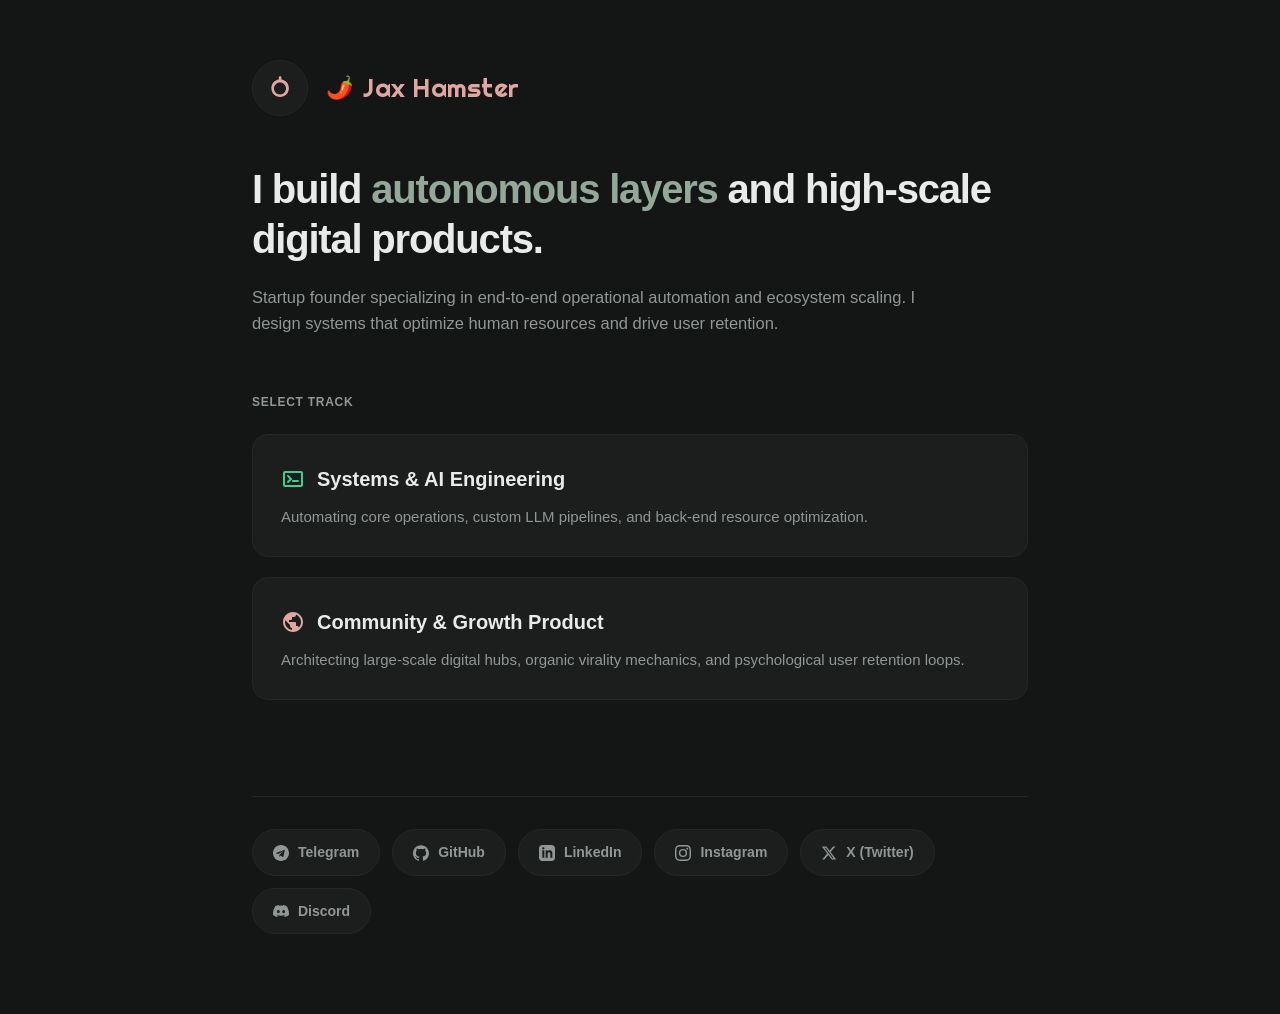
==== index.html @ 6335bc5a "Fix HTML title and add social media links" ====
<!DOCTYPE html>
<html lang="en">
<head>
  <meta charset="UTF-8">
  <meta name="viewport" content="width=device-width, initial-scale=1.0">
  <title>Jax Hamster — Systems &amp; Product Builder</title>
  <link rel="preconnect" href="https://fonts.googleapis.com">
  <link rel="stylesheet" href="style.css">
</head>
<body>

  <div class="container">

    <header class="profile-header">
      <div class="logo-frame">
        <svg viewBox="0 0 24 24"><path d="M12 2c-.55 0-1 .45-1 1v1.78c-3.61.45-6.39 3.61-6.39 7.43 0 4.14 3.36 7.5 7.5 7.5s7.5-3.36 7.5-7.5c0-3.82-2.78-6.98-6.39-7.43V3c0-.55-.45-1-1-1zm0 15.64c-2.84 0-5.14-2.3-5.14-5.14 0-2.84 2.3-5.14 5.14-5.14s5.14 2.3 5.14 5.14c0 2.84-2.3 5.14-5.14 5.14z"/></svg>
      </div>
      <div class="brand-title"><span class="brand-emoji">🌶️</span>Jax Hamster</div>
    </header>

    <main>
      <h1 class="title-main">
        I build <em>autonomous layers</em> and high-scale digital products.
      </h1>

      <p class="subtitle">
        Startup founder specializing in end-to-end operational automation and ecosystem scaling. I design systems that optimize human resources and drive user retention.
      </p>

      <h2 class="section-title">Select Track</h2>

      <div class="gateway-grid">
        <a href="engineer.html" class="gateway-card">
          <div class="card-name">
            <svg viewBox="0 0 24 24" fill="none"><path d="M20 4H4c-1.1 0-2 .9-2 2v12c0 1.1.9 2 2 2h16c1.1 0 2-.9 2-2V6c0-1.1-.9-2-2-2zm0 14H4V6h16v12z" fill="#3ECF8E"/><path d="M7 9l3 3-3 3M12 14h5" stroke="#3ECF8E" stroke-width="2" stroke-linecap="round"/></svg>
            Systems &amp; AI Engineering
          </div>
          <p class="card-pitch">Automating core operations, custom LLM pipelines, and back-end resource optimization.</p>
        </a>

        <a href="creative.html" class="gateway-card creative-card">
          <div class="card-name">
            <svg viewBox="0 0 24 24" fill="none"><path d="M12 2C6.48 2 2 6.48 2 12s4.48 10 10 10 10-4.48 10-10S17.52 2 12 2zm-1 17.93c-3.95-.49-7-3.85-7-7.93 0-.62.08-1.21.21-1.79L9 15v1c0 1.1.9 2 2 2v1.93zm6.9-2.54c-.26-.81-1-1.39-1.9-1.39h-1v-3c0-.55-.45-1-1-1H8v-2h2c.55 0 1-.45 1-1V7h2c1.1 0 2-.9 2-2v-.41c2.93 1.19 5 4.06 5 7.41 0 2.08-.8 3.97-2.1 5.39z" fill="#E0A69F"/></svg>
            Community &amp; Growth Product
          </div>
          <p class="card-pitch">Architecting large-scale digital hubs, organic virality mechanics, and psychological user retention loops.</p>
        </a>
      </div>
    </main>

    <footer class="social-dock">
      <a href="https://t.me/perchik2875" target="_blank" class="social-link">
        <svg viewBox="0 0 24 24"><path d="M12 0C5.373 0 0 5.373 0 12s5.373 12 12 12 12-5.373 12-12S18.627 0 12 0zm5.562 8.248-1.97 9.293c-.146.658-.537.818-1.084.508l-3-2.212-1.447 1.394c-.16.16-.295.295-.605.295l.213-3.053 5.56-5.023c.242-.213-.054-.333-.373-.121l-6.871 4.326-2.962-.924c-.643-.203-.657-.643.136-.953l11.57-4.458c.538-.196 1.006.128.833.998z"/></svg>
        Telegram
      </a>
      <a href="https://www.github.com/perchik2875" target="_blank" class="social-link">
        <svg viewBox="0 0 24 24"><path d="M12 .297c-6.63 0-12 5.373-12 12 0 5.303 3.438 9.8 8.205 11.385.6.113.82-.258.82-.577 0-.285-.01-1.04-.015-2.04-3.338.724-4.042-1.61-4.042-1.61C4.422 18.07 3.633 17.7 3.633 17.7c-1.087-.744.084-.729.084-.729 1.205.084 1.838 1.236 1.838 1.236 1.07 1.835 2.809 1.305 3.495.998.108-.776.417-1.305.76-1.605-2.665-.3-5.466-1.332-5.466-5.93 0-1.31.465-2.38 1.235-3.22-.135-.303-.54-1.523.105-3.176 0 0 1.005-.322 3.3 1.23.96-.267 1.98-.399 3-.405 1.02.006 2.04.138 3 .405 2.28-1.552 3.285-1.23 3.285-1.23.645 1.653.24 2.873.12 3.176.765.84 1.23 1.91 1.23 3.22 0 4.61-2.805 5.625-5.475 5.92.42.36.81 1.096.81 2.22 0 1.606-.015 2.896-.015 3.286 0 .315.21.69.825.57C20.565 22.092 24 17.592 24 12.297c0-6.627-5.373-12-12-12"/></svg>
        GitHub
      </a>
      <a href="https://www.linkedin.com/in/jax-hamster-419bb43b8" target="_blank" class="social-link">
        <svg viewBox="0 0 24 24"><path d="M19 0h-14c-2.761 0-5 2.239-5 5v14c0 2.761 2.239 5 5 5h14c2.762 0 5-2.239 5-5v-14c0-2.761-2.238-5-5-5zm-11 19h-3v-11h3v11zm-1.5-12.268c-.966 0-1.75-.79-1.75-1.764s.784-1.764 1.75-1.764 1.75.79 1.75 1.764-.783 1.764-1.75 1.764zm13.5 12.268h-3v-5.604c0-3.368-4-3.113-4 0v5.604h-3v-11h3v1.765c1.396-2.586 7-2.777 7 2.476v6.759z"/></svg>
        LinkedIn
      </a>
      <a href="https://www.instagram.com/jaxhamster" target="_blank" class="social-link">
        <svg viewBox="0 0 24 24"><path d="M12 2.163c3.204 0 3.584.012 4.85.07 3.252.148 4.771 1.691 4.919 4.919.058 1.265.069 1.645.069 4.849 0 3.205-.012 3.584-.069 4.849-.149 3.225-1.664 4.771-4.919 4.919-1.266.058-1.644.07-4.85.07-3.204 0-3.584-.012-4.849-.07-3.26-.149-4.771-1.699-4.919-4.92-.058-1.265-.07-1.644-.07-4.849 0-3.204.013-3.583.07-4.849.149-3.227 1.664-4.771 4.919-4.919 1.266-.057 1.645-.069 4.849-.069zM12 0C8.741 0 8.333.014 7.053.072 2.695.272.273 2.69.073 7.051.014 8.333 0 8.741 0 12c0 3.259.014 3.668.072 4.948.2 4.358 2.618 6.78 6.98 6.98 1.281.058 1.689.072 4.948.072 3.259 0 3.668-.014 4.948-.072 4.354-.2 6.782-2.618 6.979-6.98.059-1.28.073-1.689.073-4.948 0-3.259-.014-3.667-.072-4.947-.196-4.354-2.617-6.78-6.979-6.98C15.668.014 15.259 0 12 0zm0 5.838a6.162 6.162 0 100 12.324 6.162 6.162 0 000-12.324zM12 16a4 4 0 110-8 4 4 0 010 8zm6.406-11.845a1.44 1.44 0 100 2.881 1.44 1.44 0 000-2.881z"/></svg>
        Instagram
      </a>
      <a href="https://www.x.com/imperchk" target="_blank" class="social-link">
        <svg viewBox="0 0 24 24"><path d="M18.244 2.25h3.308l-7.227 8.26 8.502 11.24H16.17l-5.214-6.817L4.99 21.75H1.68l7.73-8.835L1.254 2.25H8.08l4.713 6.231zm-1.161 17.52h1.833L7.084 4.126H5.117z"/></svg>
        X (Twitter)
      </a>
      <a href="https://discord.gg/DntW26Pd" target="_blank" class="social-link">
        <svg viewBox="0 0 24 24"><path d="M20.317 4.37a19.791 19.791 0 00-4.885-1.515.074.074 0 00-.079.037c-.21.375-.444.864-.608 1.25a18.27 18.27 0 00-5.487 0 12.64 12.64 0 00-.617-1.25.077.077 0 00-.079-.037A19.736 19.736 0 003.677 4.37a.07.07 0 00-.032.027C.533 9.046-.32 13.58.099 18.057a.082.082 0 00.031.057 19.9 19.9 0 005.993 3.03.078.078 0 00.084-.028c.462-.63.874-1.295 1.226-1.994.021-.041.001-.09-.041-.106a13.093 13.093 0 01-1.873-.894.077.077 0 01-.008-.128c.126-.093.252-.19.372-.287a.075.075 0 01.077-.011c3.92 1.793 8.18 1.793 12.061 0a.073.073 0 01.078.009c.12.1.246.196.373.289a.077.077 0 01-.006.127 12.298 12.298 0 01-1.873.894.077.077 0 00-.041.107c.36.698.772 1.362 1.225 1.993a.076.076 0 00.084.028 19.839 19.839 0 006.002-3.03a.077.077 0 00.032-.054c.5-5.177-.838-9.674-3.549-13.66a.061.061 0 00-.031-.03zM8.02 15.33c-1.183 0-2.157-1.085-2.157-2.419 0-1.333.956-2.419 2.156-2.419 1.21 0 2.176 1.096 2.157 2.42 0 1.333-.956 2.418-2.156 2.418zm7.975 0c-1.183 0-2.157-1.085-2.157-2.419 0-1.333.955-2.419 2.156-2.419 1.21 0 2.176 1.096 2.157 2.42 0 1.333-.946 2.418-2.156 2.418z"/></svg>
        Discord
      </a>
    </footer>

  </div>

</body>
</html>
---- style.css ----
@import url('https://fonts.googleapis.com/css2?family=Righteous&display=swap');

:root {
  --bg-main: #141615;
  --bg-card: #1B1E1D;
  --accent-green: #93A899;
  --accent-pepper: #E0A69F;
  --text-pure: #E8EBE9;
  --text-muted: #919794;
  --border-line: #232725;
  --radius-lg: 16px;
  --radius-sm: 8px;
}

* {
  box-sizing: border-box;
  margin: 0;
  padding: 0;
}

body {
  background-color: var(--bg-main);
  color: var(--text-pure);
  font-family: -apple-system, BlinkMacSystemFont, "Segoe UI", Roboto, sans-serif;
  line-height: 1.6;
  -webkit-font-smoothing: antialiased;
}

a, a:visited, a:hover, a:active {
  color: inherit;
  text-decoration: none !important;
}

em {
  font-style: normal;
  color: var(--accent-green);
}
.theme-pepper em {
  color: var(--accent-pepper);
}

.container {
  width: 100%;
  max-width: 840px;
  margin: 0 auto;
  padding: 60px 32px 80px;
}

.profile-header {
  display: flex;
  align-items: center;
  gap: 18px;
  margin-bottom: 48px;
}

.logo-frame {
  width: 56px;
  height: 56px;
  border-radius: 50%;
  background: var(--bg-card);
  border: 1px solid var(--border-line);
  display: flex;
  align-items: center;
  justify-content: center;
  flex-shrink: 0;
  font-size: 24px;
  line-height: 1;
}

.logo-frame svg {
  width: 28px;
  height: 28px;
  fill: var(--accent-pepper);
}

.brand-title {
  font-family: 'Righteous', -apple-system, sans-serif;
  font-size: 26px;
  font-weight: 400;
  letter-spacing: 0.01em;
  color: var(--accent-pepper);
  display: flex;
  align-items: center;
  gap: 10px;
}

.brand-emoji {
  font-family: -apple-system, "Segoe UI Emoji", "Noto Color Emoji", sans-serif;
  font-size: 22px;
}

.title-main {
  font-size: clamp(28px, 5.5vw, 40px);
  font-weight: 800;
  letter-spacing: -0.03em;
  line-height: 1.25;
  margin-bottom: 20px;
}

.subtitle {
  font-size: 16.5px;
  color: var(--text-muted);
  margin-bottom: 48px;
  max-width: 700px;
}

.gateway-grid {
  display: flex;
  flex-direction: column;
  gap: 20px;
}

.gateway-card {
  background: var(--bg-card);
  border: 1px solid var(--border-line);
  padding: 28px;
  border-radius: var(--radius-lg);
  transition: border-color 0.2s ease, transform 0.2s ease;
  display: block;
}

.gateway-card:hover {
  border-color: var(--accent-green);
  transform: translateY(-1px);
}
.gateway-card.creative-card:hover {
  border-color: var(--accent-pepper);
}

.card-name {
  font-size: 20px;
  font-weight: 700;
  margin-bottom: 10px;
  display: flex;
  align-items: center;
  gap: 12px;
}

.card-name svg {
  width: 24px;
  height: 24px;
  flex-shrink: 0;
}

.card-pitch {
  font-size: 15px;
  color: var(--text-muted);
  line-height: 1.55;
}

.section-title {
  font-size: 12px;
  text-transform: uppercase;
  letter-spacing: 0.06em;
  color: var(--text-muted);
  margin-bottom: 22px;
  margin-top: 56px;
}

.metric-row {
  display: flex;
  gap: 16px;
  margin-bottom: 36px;
}

.metric-box {
  flex: 1;
  background: var(--bg-card);
  border: 1px solid var(--border-line);
  padding: 22px 20px;
  border-radius: var(--radius-lg);
}

.metric-num {
  font-size: 38px;
  font-weight: 800;
  color: var(--accent-green);
  line-height: 1.1;
  margin-bottom: 6px;
  letter-spacing: -0.02em;
}
.theme-pepper .metric-num {
  color: var(--accent-pepper);
}

.metric-label {
  font-size: 14px;
  color: var(--text-muted);
  font-weight: 500;
}

.compact-card {
  background: var(--bg-card);
  border: 1px solid var(--border-line);
  padding: 22px 24px;
  border-radius: var(--radius-lg);
  margin-bottom: 16px;
}

.card-header-wrap {
  display: flex;
  justify-content: space-between;
  align-items: center;
  gap: 12px;
  font-size: 16px;
  font-weight: 700;
  margin-bottom: 10px;
}

.card-subtext {
  font-size: 14px;
  color: var(--text-muted);
  line-height: 1.6;
}

.skills-grid {
  display: grid;
  grid-template-columns: repeat(2, 1fr);
  gap: 16px;
}

@media (min-width: 540px) {
  .skills-grid {
    grid-template-columns: repeat(3, 1fr);
  }
}

@media (min-width: 760px) {
  .skills-grid {
    grid-template-columns: repeat(4, 1fr);
  }
}

.skill-tag {
  background: var(--bg-card);
  border: 1px solid var(--border-line);
  padding: 16px 18px;
  border-radius: var(--radius-sm);
  font-size: 14px;
  font-weight: 600;
  display: flex;
  align-items: center;
  gap: 12px;
  color: var(--text-pure);
  min-height: 54px;
}

.skill-tag svg {
  width: 20px;
  height: 20px;
  flex-shrink: 0;
}

.social-dock {
  display: flex;
  flex-wrap: wrap;
  gap: 12px;
  margin-top: 96px;
  padding-top: 32px;
  border-top: 1px solid var(--border-line);
}

.social-link {
  background: var(--bg-card);
  border: 1px solid var(--border-line);
  padding: 11px 20px;
  border-radius: 30px;
  font-size: 14px;
  font-weight: 600;
  display: flex;
  align-items: center;
  gap: 9px;
  color: var(--text-muted);
  transition: all 0.2s ease;
}

.social-link svg {
  width: 16px;
  height: 16px;
  fill: currentColor;
  flex-shrink: 0;
}

.social-link:hover {
  color: var(--text-pure);
  border-color: var(--text-pure);
}

.nav-back {
  display: inline-block;
  font-size: 14px;
  color: var(--text-muted);
  margin-bottom: 32px;
  font-weight: 500;
}

.btn-action {
  display: block;
  width: 100%;
  background: var(--accent-green);
  color: var(--bg-main);
  padding: 16px;
  border-radius: 30px;
  text-align: center;
  font-size: 15px;
  font-weight: 700;
  margin-top: 40px;
}
.theme-pepper .btn-action {
  background: var(--accent-pepper);
    }
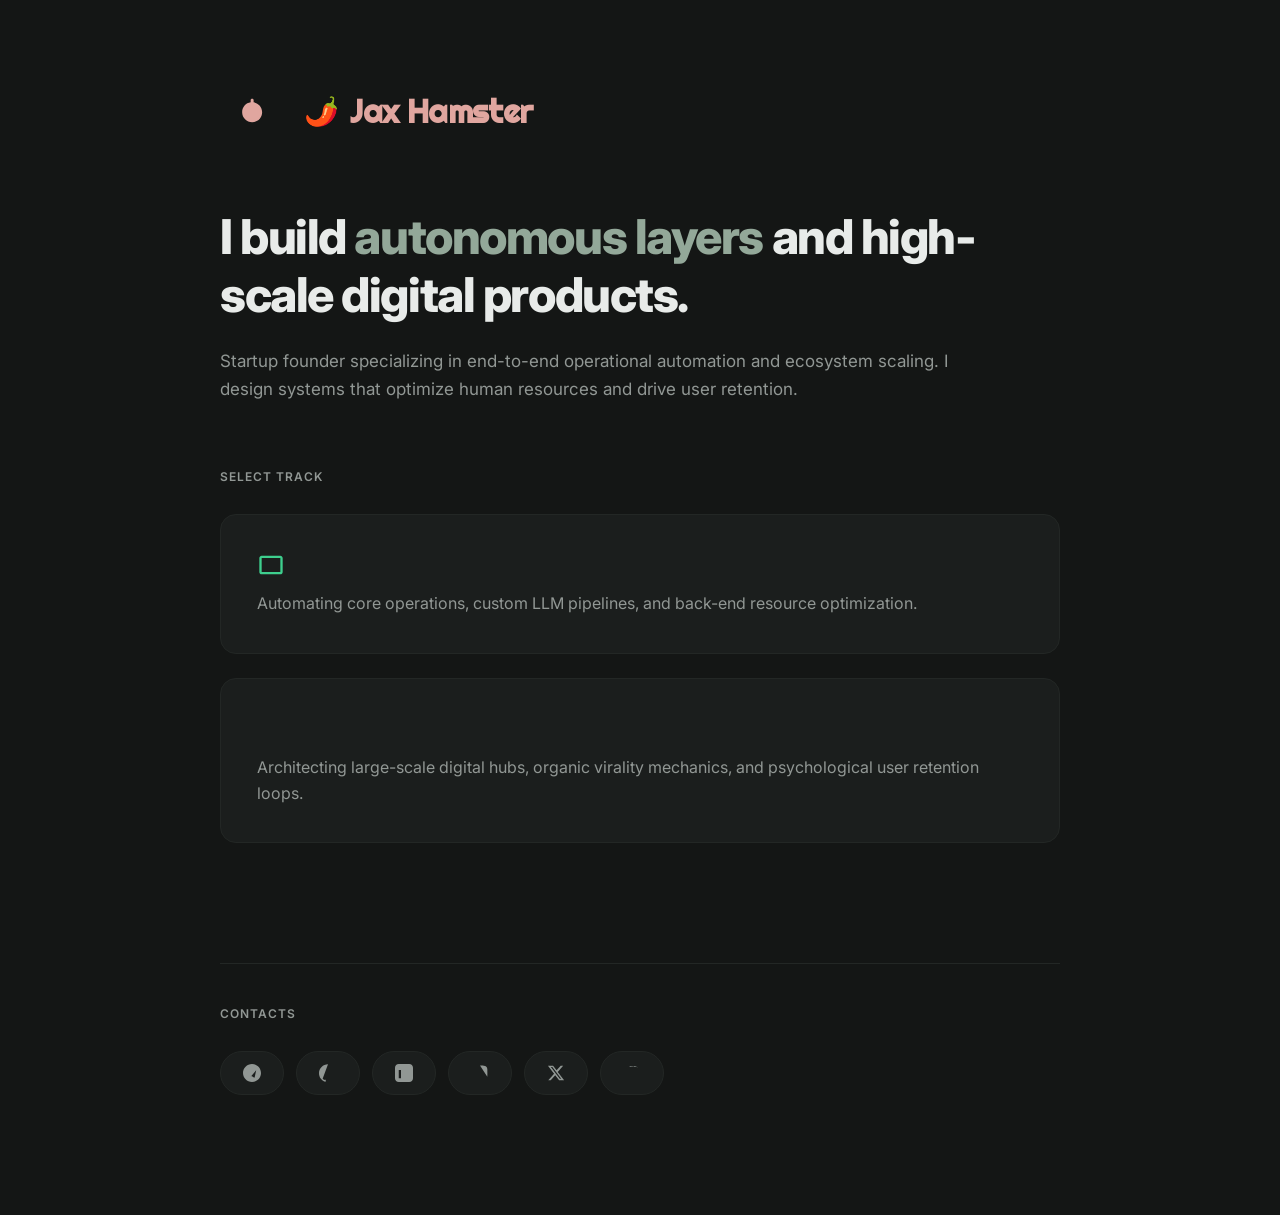
==== commit db06f1b3: "Implement all design improvements: remove avatar circle, enhance typography, increase spacing, add f" ====
--- a/index.html
+++ b/index.html
@@ -3,7 +3,7 @@
 <head>
   <meta charset="UTF-8">
   <meta name="viewport" content="width=device-width, initial-scale=1.0">
-  <title>Jax Hamster — Systems &amp; Product Builder</title>
+  <title>Jax Hamster — Systems & Product Builder</title>
   <link rel="preconnect" href="https://fonts.googleapis.com">
   <link rel="stylesheet" href="style.css">
 </head>
@@ -13,7 +13,7 @@
 
     <header class="profile-header">
       <div class="logo-frame">
-        <svg viewBox="0 0 24 24"><path d="M12 2c-.55 0-1 .45-1 1v1.78c-3.61.45-6.39 3.61-6.39 7.43 0 4.14 3.36 7.5 7.5 7.5s7.5-3.36 7.5-7.5c0-3.82-2.78-6.98-6.39-7.43V3c0-.55-.45-1-1-1zm0 15.64c-2.84 0-5.14-2.3-5.14-5.14 0-2.84 2.3-5.14 5.14-5.14s5.14 2.3 5.14 5.14c0 2.84-2.3 5.14-5.14 5.14z"/></svg>
+        <svg viewBox="0 0 24 24"><path d="M12 2c-.55 0-1 .45-1 1v1.78c-3.61.45-6.39 3.61-6.39 7.43 0 4.14 3.36 7.5 7.5 7.5s7.5-3.36 7.5-7.5c0-3.82-2.78-6.98-6.39-7.43V3c0-.55-.45-1-1-1zm0 15.64c-2"/></svg>
       </div>
       <div class="brand-title"><span class="brand-emoji">🌶️</span>Jax Hamster</div>
     </header>
@@ -32,45 +32,46 @@
       <div class="gateway-grid">
         <a href="engineer.html" class="gateway-card">
           <div class="card-name">
-            <svg viewBox="0 0 24 24" fill="none"><path d="M20 4H4c-1.1 0-2 .9-2 2v12c0 1.1.9 2 2 2h16c1.1 0 2-.9 2-2V6c0-1.1-.9-2-2-2zm0 14H4V6h16v12z" fill="#3ECF8E"/><path d="M7 9l3 3-3 3M12 14h5" stroke="#3ECF8E" stroke-width="2" stroke-linecap="round"/></svg>
-            Systems &amp; AI Engineering
+            <svg viewBox="0 0 24 24" fill="none"><path d="M20 4H4c-1.1 0-2 .9-2 2v12c0 1.1.9 2 2 2h16c1.1 0 2-.9 2-2V6c0-1.1-.9-2-2-2zm0 14H4V6h16v12z" fill="#3ECF8E"/><path d="M7 9l3 3-3 3M12 14h"/>
+            Systems & AI Engineering
           </div>
           <p class="card-pitch">Automating core operations, custom LLM pipelines, and back-end resource optimization.</p>
         </a>
 
         <a href="creative.html" class="gateway-card creative-card">
           <div class="card-name">
-            <svg viewBox="0 0 24 24" fill="none"><path d="M12 2C6.48 2 2 6.48 2 12s4.48 10 10 10 10-4.48 10-10S17.52 2 12 2zm-1 17.93c-3.95-.49-7-3.85-7-7.93 0-.62.08-1.21.21-1.79L9 15v1c0 1.1.9 2 2 2v1.93zm6.9-2.54c-.26-.81-1-1.39-1.9-1.39h-1v-3c0-.55-.45-1-1-1H8v-2h2c.55 0 1-.45 1-1V7h2c1.1 0 2-.9 2-2v-.41c2.93 1.19 5 4.06 5 7.41 0 2.08-.8 3.97-2.1 5.39z" fill="#E0A69F"/></svg>
-            Community &amp; Growth Product
+            <svg viewBox="0 0 24 24" fill="none"><path d="M12 2C6.48 2 2 6.48 2 12s4.48 10 10 10 10-4.48 10-10S17.52 2 12 2zm-1 17.93c-3.95-.49-7-3.85-7-7.93 0-.62.08-1.21.21-1.79L9 15v1c0 1.1.9 2"/>
+            Community & Growth Product
           </div>
           <p class="card-pitch">Architecting large-scale digital hubs, organic virality mechanics, and psychological user retention loops.</p>
         </a>
       </div>
     </main>
 
-    <footer class="social-dock">
+    <footer class="social-dock footer-contacts">
+      <div class="footer-label">Contacts</div>
       <a href="https://t.me/perchik2875" target="_blank" class="social-link">
-        <svg viewBox="0 0 24 24"><path d="M12 0C5.373 0 0 5.373 0 12s5.373 12 12 12 12-5.373 12-12S18.627 0 12 0zm5.562 8.248-1.97 9.293c-.146.658-.537.818-1.084.508l-3-2.212-1.447 1.394c-.16.16-.295.295-.605.295l.213-3.053 5.56-5.023c.242-.213-.054-.333-.373-.121l-6.871 4.326-2.962-.924c-.643-.203-.657-.643.136-.953l11.57-4.458c.538-.196 1.006.128.833.998z"/></svg>
+        <svg viewBox="0 0 24 24"><path d="M12 0C5.373 0 0 5.373 0 12s5.373 12 12 12 12-5.373 12-12S18.627 0 12 0zm5.562 8.248-1.97 9.293c-.146.658-.537.818-1.084.508l-3-2.212-1.447 1.394c-.16.16-."/>
         Telegram
       </a>
       <a href="https://www.github.com/perchik2875" target="_blank" class="social-link">
-        <svg viewBox="0 0 24 24"><path d="M12 .297c-6.63 0-12 5.373-12 12 0 5.303 3.438 9.8 8.205 11.385.6.113.82-.258.82-.577 0-.285-.01-1.04-.015-2.04-3.338.724-4.042-1.61-4.042-1.61C4.422 18.07 3.633 17.7 3.633 17.7c-1.087-.744.084-.729.084-.729 1.205.084 1.838 1.236 1.838 1.236 1.07 1.835 2.809 1.305 3.495.998.108-.776.417-1.305.76-1.605-2.665-.3-5.466-1.332-5.466-5.93 0-1.31.465-2.38 1.235-3.22-.135-.303-.54-1.523.105-3.176 0 0 1.005-.322 3.3 1.23.96-.267 1.98-.399 3-.405 1.02.006 2.04.138 3 .405 2.28-1.552 3.285-1.23 3.285-1.23.645 1.653.24 2.873.12 3.176.765.84 1.23 1.91 1.23 3.22 0 4.61-2.805 5.625-5.475 5.92.42.36.81 1.096.81 2.22 0 1.606-.015 2.896-.015 3.286 0 .315.21.69.825.57C20.565 22.092 24 17.592 24 12.297c0-6.627-5.373-12-12-12"/></svg>
+        <svg viewBox="0 0 24 24"><path d="M12 .297c-6.63 0-12 5.373-12 12 0 5.303 3.438 9.8 8.205 11.385.6.113.82-.258.82-.577 0-.285-.01-1.04-.015-2.04-3.338.724-4.042-1.61-4.042-1.61C4.422 18.07"/>
         GitHub
       </a>
       <a href="https://www.linkedin.com/in/jax-hamster-419bb43b8" target="_blank" class="social-link">
-        <svg viewBox="0 0 24 24"><path d="M19 0h-14c-2.761 0-5 2.239-5 5v14c0 2.761 2.239 5 5 5h14c2.762 0 5-2.239 5-5v-14c0-2.761-2.238-5-5-5zm-11 19h-3v-11h3v11zm-1.5-12.268c-.966 0-1.75-.79-1.75-1.764s.784-1.764 1.75-1.764 1.75.79 1.75 1.764-.783 1.764-1.75 1.764zm13.5 12.268h-3v-5.604c0-3.368-4-3.113-4 0v5.604h-3v-11h3v1.765c1.396-2.586 7-2.777 7 2.476v6.759z"/></svg>
+        <svg viewBox="0 0 24 24"><path d="M19 0h-14c-2.761 0-5 2.239-5 5v14c0 2.761 2.239 5 5 5h14c2.762 0 5-2.239 5-5v-14c0-2.761-2.238-5-5-5zm-11 19h-3v-11h3v11zm-1.5-12.268c-.966 0-1.75-.79-1.7"/>
         LinkedIn
       </a>
       <a href="https://www.instagram.com/jaxhamster" target="_blank" class="social-link">
-        <svg viewBox="0 0 24 24"><path d="M12 2.163c3.204 0 3.584.012 4.85.07 3.252.148 4.771 1.691 4.919 4.919.058 1.265.069 1.645.069 4.849 0 3.205-.012 3.584-.069 4.849-.149 3.225-1.664 4.771-4.919 4.919-1.266.058-1.644.07-4.85.07-3.204 0-3.584-.012-4.849-.07-3.26-.149-4.771-1.699-4.919-4.92-.058-1.265-.07-1.644-.07-4.849 0-3.204.013-3.583.07-4.849.149-3.227 1.664-4.771 4.919-4.919 1.266-.057 1.645-.069 4.849-.069zM12 0C8.741 0 8.333.014 7.053.072 2.695.272.273 2.69.073 7.051.014 8.333 0 8.741 0 12c0 3.259.014 3.668.072 4.948.2 4.358 2.618 6.78 6.98 6.98 1.281.058 1.689.072 4.948.072 3.259 0 3.668-.014 4.948-.072 4.354-.2 6.782-2.618 6.979-6.98.059-1.28.073-1.689.073-4.948 0-3.259-.014-3.667-.072-4.947-.196-4.354-2.617-6.78-6.979-6.98C15.668.014 15.259 0 12 0zm0 5.838a6.162 6.162 0 100 12.324 6.162 6.162 0 000-12.324zM12 16a4 4 0 110-8 4 4 0 010 8zm6.406-11.845a1.44 1.44 0 100 2.881 1.44 1.44 0 000-2.881z"/></svg>
+        <svg viewBox="0 0 24 24"><path d="M12 2.163c3.204 0 3.584.012 4.85.07 3.252.148 4.771 1.691 4.919 4.919.058 1.265.069 1.645.069 4.849 0 3.205-.012 3.584-.069 4.849-.149 3.225-1.664 4.771-4"/>
         Instagram
       </a>
       <a href="https://www.x.com/imperchk" target="_blank" class="social-link">
-        <svg viewBox="0 0 24 24"><path d="M18.244 2.25h3.308l-7.227 8.26 8.502 11.24H16.17l-5.214-6.817L4.99 21.75H1.68l7.73-8.835L1.254 2.25H8.08l4.713 6.231zm-1.161 17.52h1.833L7.084 4.126H5.117z"/></svg>
+        <svg viewBox="0 0 24 24"><path d="M18.244 2.25h3.308l-7.227 8.26 8.502 11.24H16.17l-5.214-6.817L4.99 21.75H1.68l7.73-8.835L1.254 2.25H8.08l4.713 6.231zm-1.161 17.52h1.833L7.084 4.126H5.117"/>
         X (Twitter)
       </a>
       <a href="https://discord.gg/DntW26Pd" target="_blank" class="social-link">
-        <svg viewBox="0 0 24 24"><path d="M20.317 4.37a19.791 19.791 0 00-4.885-1.515.074.074 0 00-.079.037c-.21.375-.444.864-.608 1.25a18.27 18.27 0 00-5.487 0 12.64 12.64 0 00-.617-1.25.077.077 0 00-.079-.037A19.736 19.736 0 003.677 4.37a.07.07 0 00-.032.027C.533 9.046-.32 13.58.099 18.057a.082.082 0 00.031.057 19.9 19.9 0 005.993 3.03.078.078 0 00.084-.028c.462-.63.874-1.295 1.226-1.994.021-.041.001-.09-.041-.106a13.093 13.093 0 01-1.873-.894.077.077 0 01-.008-.128c.126-.093.252-.19.372-.287a.075.075 0 01.077-.011c3.92 1.793 8.18 1.793 12.061 0a.073.073 0 01.078.009c.12.1.246.196.373.289a.077.077 0 01-.006.127 12.298 12.298 0 01-1.873.894.077.077 0 00-.041.107c.36.698.772 1.362 1.225 1.993a.076.076 0 00.084.028 19.839 19.839 0 006.002-3.03a.077.077 0 00.032-.054c.5-5.177-.838-9.674-3.549-13.66a.061.061 0 00-.031-.03zM8.02 15.33c-1.183 0-2.157-1.085-2.157-2.419 0-1.333.956-2.419 2.156-2.419 1.21 0 2.176 1.096 2.157 2.42 0 1.333-.956 2.418-2.156 2.418zm7.975 0c-1.183 0-2.157-1.085-2.157-2.419 0-1.333.955-2.419 2.156-2.419 1.21 0 2.176 1.096 2.157 2.42 0 1.333-.946 2.418-2.156 2.418z"/></svg>
+        <svg viewBox="0 0 24 24"><path d="M20.317 4.37a19.791 19.791 0 00-4.885-1.515.074.074 0 00-.079.037c-.21.375-.444.864-.608 1.25a18.27 18.27 0 00-5.487 0 12.64 12.64 0 00-.617-1.25.077.077 "/>
         Discord
       </a>
     </footer>
@@ -78,4 +79,4 @@
   </div>
 
 </body>
-</html>
+</html>
--- a/style.css
+++ b/style.css
@@ -1,4 +1,4 @@
-@import url('https://fonts.googleapis.com/css2?family=Righteous&display=swap');
+@import url('https://fonts.googleapis.com/css2?family=Righteous:wght@400;700&family=Inter:wght@300;400;500;600;700&display=swap');
 
 :root {
   --bg-main: #141615;
@@ -21,7 +21,7 @@
 body {
   background-color: var(--bg-main);
   color: var(--text-pure);
-  font-family: -apple-system, BlinkMacSystemFont, "Segoe UI", Roboto, sans-serif;
+  font-family: 'Inter', -apple-system, BlinkMacSystemFont, "Segoe UI", Roboto, sans-serif;
   line-height: 1.6;
   -webkit-font-smoothing: antialiased;
 }
@@ -41,24 +41,21 @@
 
 .container {
   width: 100%;
-  max-width: 840px;
+  max-width: 920px;
   margin: 0 auto;
-  padding: 60px 32px 80px;
+  padding: 80px 40px 120px;
 }
 
 .profile-header {
   display: flex;
   align-items: center;
-  gap: 18px;
-  margin-bottom: 48px;
+  gap: 20px;
+  margin-bottom: 64px;
 }
 
 .logo-frame {
-  width: 56px;
-  height: 56px;
-  border-radius: 50%;
-  background: var(--bg-card);
-  border: 1px solid var(--border-line);
+  width: 64px;
+  height: 64px;
   display: flex;
   align-items: center;
   justify-content: center;
@@ -68,52 +65,54 @@
 }
 
 .logo-frame svg {
-  width: 28px;
-  height: 28px;
+  width: 32px;
+  height: 32px;
   fill: var(--accent-pepper);
 }
 
 .brand-title {
   font-family: 'Righteous', -apple-system, sans-serif;
-  font-size: 26px;
-  font-weight: 400;
-  letter-spacing: 0.01em;
+  font-size: 32px;
+  font-weight: 700;
+  letter-spacing: -0.02em;
   color: var(--accent-pepper);
   display: flex;
   align-items: center;
-  gap: 10px;
+  gap: 12px;
+  line-height: 1.2;
 }
 
 .brand-emoji {
   font-family: -apple-system, "Segoe UI Emoji", "Noto Color Emoji", sans-serif;
-  font-size: 22px;
+  font-size: 28px;
 }
 
 .title-main {
-  font-size: clamp(28px, 5.5vw, 40px);
+  font-size: clamp(32px, 6vw, 48px);
   font-weight: 800;
   letter-spacing: -0.03em;
-  line-height: 1.25;
-  margin-bottom: 20px;
+  line-height: 1.2;
+  margin-bottom: 24px;
 }
 
 .subtitle {
-  font-size: 16.5px;
-  color: var(--text-muted);
-  margin-bottom: 48px;
-  max-width: 700px;
+  font-size: 17px;
+  color: var(--text-muted);
+  margin-bottom: 56px;
+  max-width: 760px;
+  line-height: 1.65;
 }
 
 .gateway-grid {
   display: flex;
   flex-direction: column;
-  gap: 20px;
+  gap: 24px;
 }
 
 .gateway-card {
   background: var(--bg-card);
   border: 1px solid var(--border-line);
-  padding: 28px;
+  padding: 36px;
   border-radius: var(--radius-lg);
   transition: border-color 0.2s ease, transform 0.2s ease;
   display: block;
@@ -121,62 +120,63 @@
 
 .gateway-card:hover {
   border-color: var(--accent-green);
-  transform: translateY(-1px);
+  transform: translateY(-2px);
 }
 .gateway-card.creative-card:hover {
   border-color: var(--accent-pepper);
 }
 
 .card-name {
-  font-size: 20px;
+  font-size: 22px;
   font-weight: 700;
-  margin-bottom: 10px;
-  display: flex;
-  align-items: center;
-  gap: 12px;
+  margin-bottom: 12px;
+  display: flex;
+  align-items: center;
+  gap: 14px;
 }
 
 .card-name svg {
-  width: 24px;
-  height: 24px;
+  width: 28px;
+  height: 28px;
   flex-shrink: 0;
 }
 
 .card-pitch {
-  font-size: 15px;
-  color: var(--text-muted);
-  line-height: 1.55;
+  font-size: 16px;
+  color: var(--text-muted);
+  line-height: 1.6;
 }
 
 .section-title {
   font-size: 12px;
   text-transform: uppercase;
-  letter-spacing: 0.06em;
-  color: var(--text-muted);
-  margin-bottom: 22px;
-  margin-top: 56px;
+  letter-spacing: 0.08em;
+  color: var(--text-muted);
+  margin-bottom: 28px;
+  margin-top: 64px;
+  font-weight: 600;
 }
 
 .metric-row {
   display: flex;
-  gap: 16px;
-  margin-bottom: 36px;
+  gap: 20px;
+  margin-bottom: 48px;
 }
 
 .metric-box {
   flex: 1;
   background: var(--bg-card);
   border: 1px solid var(--border-line);
-  padding: 22px 20px;
+  padding: 28px 24px;
   border-radius: var(--radius-lg);
 }
 
 .metric-num {
-  font-size: 38px;
+  font-size: 42px;
   font-weight: 800;
   color: var(--accent-green);
   line-height: 1.1;
-  margin-bottom: 6px;
+  margin-bottom: 8px;
   letter-spacing: -0.02em;
 }
 .theme-pepper .metric-num {
@@ -184,7 +184,7 @@
 }
 
 .metric-label {
-  font-size: 14px;
+  font-size: 15px;
   color: var(--text-muted);
   font-weight: 500;
 }
@@ -192,25 +192,25 @@
 .compact-card {
   background: var(--bg-card);
   border: 1px solid var(--border-line);
-  padding: 22px 24px;
+  padding: 28px 30px;
   border-radius: var(--radius-lg);
-  margin-bottom: 16px;
+  margin-bottom: 20px;
 }
 
 .card-header-wrap {
   display: flex;
   justify-content: space-between;
   align-items: center;
-  gap: 12px;
-  font-size: 16px;
+  gap: 16px;
+  font-size: 17px;
   font-weight: 700;
-  margin-bottom: 10px;
+  margin-bottom: 12px;
 }
 
 .card-subtext {
-  font-size: 14px;
-  color: var(--text-muted);
-  line-height: 1.6;
+  font-size: 15px;
+  color: var(--text-muted);
+  line-height: 1.65;
 }
 
 .skills-grid {
@@ -234,20 +234,21 @@
 .skill-tag {
   background: var(--bg-card);
   border: 1px solid var(--border-line);
-  padding: 16px 18px;
+  padding: 18px 20px;
   border-radius: var(--radius-sm);
-  font-size: 14px;
+  font-size: 15px;
   font-weight: 600;
   display: flex;
   align-items: center;
   gap: 12px;
   color: var(--text-pure);
-  min-height: 54px;
-}
-
-.skill-tag svg {
-  width: 20px;
-  height: 20px;
+  min-height: 60px;
+}
+
+.skill-tag svg,
+.tech-icon {
+  width: 22px;
+  height: 22px;
   flex-shrink: 0;
 }
 
@@ -255,28 +256,43 @@
   display: flex;
   flex-wrap: wrap;
   gap: 12px;
-  margin-top: 96px;
-  padding-top: 32px;
+  margin-top: 120px;
+  padding-top: 40px;
   border-top: 1px solid var(--border-line);
 }
 
+.footer-contacts {
+  flex-wrap: wrap;
+  align-items: flex-start;
+}
+
+.footer-label {
+  width: 100%;
+  font-size: 12px;
+  text-transform: uppercase;
+  letter-spacing: 0.08em;
+  color: var(--text-muted);
+  margin-bottom: 16px;
+  font-weight: 600;
+}
+
 .social-link {
   background: var(--bg-card);
   border: 1px solid var(--border-line);
-  padding: 11px 20px;
+  padding: 12px 22px;
   border-radius: 30px;
-  font-size: 14px;
+  font-size: 15px;
   font-weight: 600;
   display: flex;
   align-items: center;
-  gap: 9px;
+  gap: 10px;
   color: var(--text-muted);
   transition: all 0.2s ease;
 }
 
 .social-link svg {
-  width: 16px;
-  height: 16px;
+  width: 18px;
+  height: 18px;
   fill: currentColor;
   flex-shrink: 0;
 }
@@ -288,10 +304,15 @@
 
 .nav-back {
   display: inline-block;
-  font-size: 14px;
-  color: var(--text-muted);
-  margin-bottom: 32px;
+  font-size: 15px;
+  color: var(--text-muted);
+  margin-bottom: 40px;
   font-weight: 500;
+  transition: color 0.2s ease;
+}
+
+.nav-back:hover {
+  color: var(--text-pure);
 }
 
 .btn-action {
@@ -299,13 +320,26 @@
   width: 100%;
   background: var(--accent-green);
   color: var(--bg-main);
-  padding: 16px;
+  padding: 18px;
   border-radius: 30px;
   text-align: center;
-  font-size: 15px;
+  font-size: 16px;
   font-weight: 700;
-  margin-top: 40px;
+  margin-top: 48px;
+  transition: all 0.2s ease;
+  cursor: pointer;
+}
+.btn-action:hover {
+  transform: translateY(-2px);
+  box-shadow: 0 8px 24px rgba(147, 168, 153, 0.2);
 }
 .theme-pepper .btn-action {
   background: var(--accent-pepper);
-    }
+}
+.theme-pepper .btn-action:hover {
+  box-shadow: 0 8px 24px rgba(224, 166, 159, 0.2);
+}
+
+.section-block {
+  margin-bottom: 20px;
+}
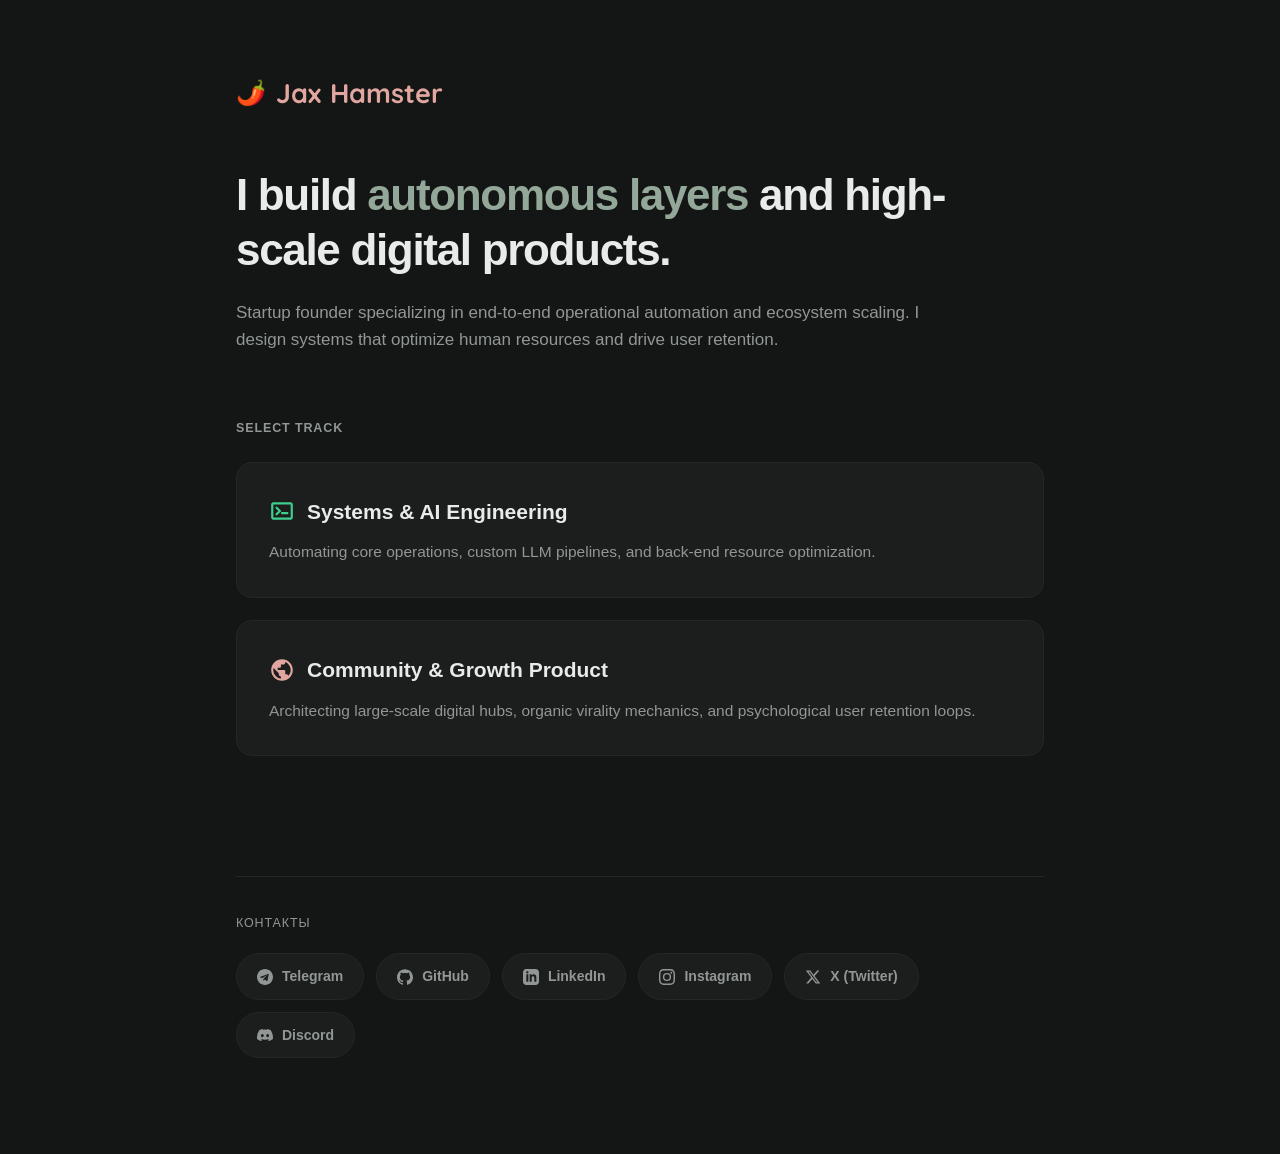
==== commit 6058f5f6: "Fix HTML entity encoding in index.html" ====
--- a/index.html
+++ b/index.html
@@ -3,7 +3,7 @@
 <head>
   <meta charset="UTF-8">
   <meta name="viewport" content="width=device-width, initial-scale=1.0">
-  <title>Jax Hamster — Systems & Product Builder</title>
+  <title>Jax Hamster — Systems &amp; Product Builder</title>
   <link rel="preconnect" href="https://fonts.googleapis.com">
   <link rel="stylesheet" href="style.css">
 </head>
@@ -12,9 +12,6 @@
   <div class="container">
 
     <header class="profile-header">
-      <div class="logo-frame">
-        <svg viewBox="0 0 24 24"><path d="M12 2c-.55 0-1 .45-1 1v1.78c-3.61.45-6.39 3.61-6.39 7.43 0 4.14 3.36 7.5 7.5 7.5s7.5-3.36 7.5-7.5c0-3.82-2.78-6.98-6.39-7.43V3c0-.55-.45-1-1-1zm0 15.64c-2"/></svg>
-      </div>
       <div class="brand-title"><span class="brand-emoji">🌶️</span>Jax Hamster</div>
     </header>
 
@@ -32,51 +29,56 @@
       <div class="gateway-grid">
         <a href="engineer.html" class="gateway-card">
           <div class="card-name">
-            <svg viewBox="0 0 24 24" fill="none"><path d="M20 4H4c-1.1 0-2 .9-2 2v12c0 1.1.9 2 2 2h16c1.1 0 2-.9 2-2V6c0-1.1-.9-2-2-2zm0 14H4V6h16v12z" fill="#3ECF8E"/><path d="M7 9l3 3-3 3M12 14h"/>
-            Systems & AI Engineering
+            <!-- Контрастный цветной логотип терминала/инженерии -->
+            <svg viewBox="0 0 24 24" fill="none"><path d="M20 4H4c-1.1 0-2 .9-2 2v12c0 1.1.9 2 2 2h16c1.1 0 2-.9 2-2V6c0-1.1-.9-2-2-2zm0 14H4V6h16v12z" fill="#3ECF8E"/><path d="M7 9l3 3-3 3M12 14h5" stroke="#3ECF8E" stroke-width="2" stroke-linecap="round"/></svg>
+            Systems &amp; AI Engineering
           </div>
           <p class="card-pitch">Automating core operations, custom LLM pipelines, and back-end resource optimization.</p>
         </a>
 
         <a href="creative.html" class="gateway-card creative-card">
           <div class="card-name">
-            <svg viewBox="0 0 24 24" fill="none"><path d="M12 2C6.48 2 2 6.48 2 12s4.48 10 10 10 10-4.48 10-10S17.52 2 12 2zm-1 17.93c-3.95-.49-7-3.85-7-7.93 0-.62.08-1.21.21-1.79L9 15v1c0 1.1.9 2"/>
-            Community & Growth Product
+            <!-- Контрастный цветной логотип продуктового хаба/роста -->
+            <svg viewBox="0 0 24 24" fill="none"><path d="M12 2C6.48 2 2 6.48 2 12s4.48 10 10 10 10-4.48 10-10S17.52 2 12 2zm-1 17.93c-3.95-.49-7-3.85-7-7.93 0-.62.08-1.21.21-1.79L9 15v1c0 1.1.9 2 2 2v1.93zm6.9-2.54c-.26-.81-1-1.39-1.9-1.39h-1v-3c0-.55-.45-1-1-1H8v-2h2c.55 0 1-.45 1-1V7h2c1.1 0 2-.9 2-2v-.41c2.93 1.19 5 4.06 5 7.41 0 2.08-.8 3.97-2.1 5.39z" fill="#E0A69F"/></svg>
+            Community &amp; Growth Product
           </div>
           <p class="card-pitch">Architecting large-scale digital hubs, organic virality mechanics, and psychological user retention loops.</p>
         </a>
       </div>
     </main>
 
-    <footer class="social-dock footer-contacts">
-      <div class="footer-label">Contacts</div>
-      <a href="https://t.me/perchik2875" target="_blank" class="social-link">
-        <svg viewBox="0 0 24 24"><path d="M12 0C5.373 0 0 5.373 0 12s5.373 12 12 12 12-5.373 12-12S18.627 0 12 0zm5.562 8.248-1.97 9.293c-.146.658-.537.818-1.084.508l-3-2.212-1.447 1.394c-.16.16-."/>
-        Telegram
-      </a>
-      <a href="https://www.github.com/perchik2875" target="_blank" class="social-link">
-        <svg viewBox="0 0 24 24"><path d="M12 .297c-6.63 0-12 5.373-12 12 0 5.303 3.438 9.8 8.205 11.385.6.113.82-.258.82-.577 0-.285-.01-1.04-.015-2.04-3.338.724-4.042-1.61-4.042-1.61C4.422 18.07"/>
-        GitHub
-      </a>
-      <a href="https://www.linkedin.com/in/jax-hamster-419bb43b8" target="_blank" class="social-link">
-        <svg viewBox="0 0 24 24"><path d="M19 0h-14c-2.761 0-5 2.239-5 5v14c0 2.761 2.239 5 5 5h14c2.762 0 5-2.239 5-5v-14c0-2.761-2.238-5-5-5zm-11 19h-3v-11h3v11zm-1.5-12.268c-.966 0-1.75-.79-1.7"/>
-        LinkedIn
-      </a>
-      <a href="https://www.instagram.com/jaxhamster" target="_blank" class="social-link">
-        <svg viewBox="0 0 24 24"><path d="M12 2.163c3.204 0 3.584.012 4.85.07 3.252.148 4.771 1.691 4.919 4.919.058 1.265.069 1.645.069 4.849 0 3.205-.012 3.584-.069 4.849-.149 3.225-1.664 4.771-4"/>
-        Instagram
-      </a>
-      <a href="https://www.x.com/imperchk" target="_blank" class="social-link">
-        <svg viewBox="0 0 24 24"><path d="M18.244 2.25h3.308l-7.227 8.26 8.502 11.24H16.17l-5.214-6.817L4.99 21.75H1.68l7.73-8.835L1.254 2.25H8.08l4.713 6.231zm-1.161 17.52h1.833L7.084 4.126H5.117"/>
-        X (Twitter)
-      </a>
-      <a href="https://discord.gg/DntW26Pd" target="_blank" class="social-link">
-        <svg viewBox="0 0 24 24"><path d="M20.317 4.37a19.791 19.791 0 00-4.885-1.515.074.074 0 00-.079.037c-.21.375-.444.864-.608 1.25a18.27 18.27 0 00-5.487 0 12.64 12.64 0 00-.617-1.25.077.077 "/>
-        Discord
-      </a>
+    <footer class="contacts-section">
+      <div class="contacts-label">Контакты</div>
+      <div class="social-dock">
+        <a href="https://t.me/perchik2875" target="_blank" class="social-link">
+          <svg viewBox="0 0 24 24"><path d="M12 0C5.373 0 0 5.373 0 12s5.373 12 12 12 12-5.373 12-12S18.627 0 12 0zm5.562 8.248-1.97 9.293c-.146.658-.537.818-1.084.508l-3-2.212-1.447 1.394c-.16.16-.295.295-.605.295l.213-3.053 5.56-5.023c.242-.213-.054-.333-.373-.121l-6.871 4.326-2.962-.924c-.643-.203-.657-.643.136-.953l11.57-4.458c.538-.196 1.006.128.833.998z"/></svg>
+          Telegram
+        </a>
+        <a href="https://www.github.com/perchik2875" target="_blank" class="social-link">
+          <svg viewBox="0 0 24 24"><path d="M12 .297c-6.63 0-12 5.373-12 12 0 5.303 3.438 9.8 8.205 11.385.6.113.82-.258.82-.577 0-.285-.01-1.04-.015-2.04-3.338.724-4.042-1.61-4.042-1.61C4.422 18.07 3.633 17.7 3.633 17.7c-1.087-.744.084-.729.084-.729 1.205.084 1.838 1.236 1.838 1.236 1.07 1.835 2.809 1.305 3.495.998.108-.776.417-1.305.76-1.605-2.665-.3-5.466-1.332-5.466-5.93 0-1.31.465-2.38 1.235-3.22-.135-.303-.54-1.523.105-3.176 0 0 1.005-.322 3.3 1.23.96-.267 1.98-.399 3-.405 1.02.006 2.04.138 3 .405 2.28-1.552 3.285-1.23 3.285-1.23.645 1.653.24 2.873.12 3.176.765.84 1.23 1.91 1.23 3.22 0 4.61-2.805 5.625-5.475 5.92.42.36.81 1.096.81 2.22 0 1.606-.015 2.896-.015 3.286 0 .315.21.69.825.57C20.565 22.092 24 17.592 24 12.297c0-6.627-5.373-12-12-12"/></svg>
+          GitHub
+        </a>
+        <a href="https://www.linkedin.com/in/jax-hamster-419bb43b8" target="_blank" class="social-link">
+          <svg viewBox="0 0 24 24"><path d="M19 0h-14c-2.761 0-5 2.239-5 5v14c0 2.761 2.239 5 5 5h14c2.762 0 5-2.239 5-5v-14c0-2.761-2.238-5-5-5zm-11 19h-3v-11h3v11zm-1.5-12.268c-.966 0-1.75-.79-1.75-1.764s.784-1.764 1.75-1.764 1.75.79 1.75 1.764-.783 1.764-1.75 1.764zm13.5 12.268h-3v-5.604c0-3.368-4-3.113-4 0v5.604h-3v-11h3v1.765c1.396-2.586 7-2.777 7 2.476v6.759z"/></svg>
+          LinkedIn
+        </a>
+        <a href="https://www.instagram.com/jaxhamster" target="_blank" class="social-link">
+          <svg viewBox="0 0 24 24"><path d="M12 2.163c3.204 0 3.584.012 4.85.07 3.252.148 4.771 1.691 4.919 4.919.058 1.265.069 1.645.069 4.849 0 3.205-.012 3.584-.069 4.849-.149 3.225-1.664 4.771-4.919 4.919-1.266.058-1.644.07-4.85.07-3.204 0-3.584-.012-4.849-.07-3.26-.149-4.771-1.699-4.919-4.92-.058-1.265-.07-1.644-.07-4.849 0-3.204.013-3.583.07-4.849.149-3.227 1.664-4.771 4.919-4.919 1.266-.057 1.645-.069 4.849-.069zM12 0C8.741 0 8.333.014 7.053.072 2.695.272.273 2.69.073 7.051.014 8.333 0 8.741 0 12c0 3.259.014 3.668.072 4.948.2 4.358 2.618 6.78 6.98 6.98 1.281.058 1.689.072 4.948.072 3.259 0 3.668-.014 4.948-.072 4.354-.2 6.782-2.618 6.979-6.98.059-1.28.073-1.689.073-4.948 0-3.259-.014-3.667-.072-4.947-.196-4.354-2.617-6.78-6.979-6.98C15.668.014 15.259 0 12 0zm0 5.838a6.162 6.162 0 100 12.324 6.162 6.162 0 000-12.324zM12 16a4 4 0 110-8 4 4 0 010 8zm6.406-11.845a1.44 1.44 0 100 2.881 1.44 1.44 0 000-2.881z"/></svg>
+          Instagram
+        </a>
+        <a href="https://www.x.com/imperchk" target="_blank" class="social-link">
+          <svg viewBox="0 0 24 24"><path d="M18.244 2.25h3.308l-7.227 8.26 8.502 11.24H16.17l-5.214-6.817L4.99 21.75H1.68l7.73-8.835L1.254 2.25H8.08l4.713 6.231zm-1.161 17.52h1.833L7.084 4.126H5.117z"/></svg>
+          X (Twitter)
+        </a>
+        <a href="https://discord.gg/DntW26Pd" target="_blank" class="social-link">
+          <svg viewBox="0 0 24 24"><path d="M20.317 4.37a19.791 19.791 0 00-4.885-1.515.074.074 0 00-.079.037c-.21.375-.444.864-.608 1.25a18.27 18.27 0 00-5.487 0 12.64 12.64 0 00-.617-1.25.077.077 0 00-.079-.037A19.736 19.736 0 003.677 4.37a.07.07 0 00-.032.027C.533 9.046-.32 13.58.099 18.057a.082.082 0 00.031.057 19.9 19.9 0 005.993 3.03.078.078 0 00.084-.028c.462-.63.874-1.295 1.226-1.994.021-.041.001-.09-.041-.106a13.093 13.093 0 01-1.873-.894.077.077 0 01-.008-.128c.126-.093.252-.19.372-.287a.075.075 0 01.077-.011c3.92 1.793 8.18 1.793 12.061 0a.073.073 0 01.078.009c.12.1.246.196.373.289a.077.077 0 01-.006.127 12.298 12.298 0 01-1.873.894.077.077 0 00-.041.107c.36.698.772 1.362 1.225 1.993a.076.076 0 00.084.028 19.839 19.839 0 006.002-3.03a.077.077 0 00.032-.054c.5-5.177-.838-9.674-3.549-13.66a.061.061 0 00-.031-.03zM8.02 15.33c-1.183 0-2.157-1.085-2.157-2.419 0-1.333.956-2.419 2.156-2.419 1.21 0 2.176 1.096 2.157 2.42 0 1.333-.956 2.418-2.156 2.418zm7.975 0c-1.183 0-2.157-1.085-2.157-2.419 0-1.333.955-2.419 2.156-2.419 1.21 0 2.176 1.096 2.157 2.42 0 1.333-.946 2.418-2.156 2.418z"/></svg>
+          Discord
+        </a>
+      </div>
     </footer>
 
   </div>
 
 </body>
-</html>+</html>
+
--- a/style.css
+++ b/style.css
@@ -1,13 +1,13 @@
-@import url('https://fonts.googleapis.com/css2?family=Righteous:wght@400;700&family=Inter:wght@300;400;500;600;700&display=swap');
+@import url('https://fonts.googleapis.com/css2?family=Quicksand:wght@600;700&display=swap');
 
 :root {
-  --bg-main: #141615;
-  --bg-card: #1B1E1D;
-  --accent-green: #93A899;
-  --accent-pepper: #E0A69F;
-  --text-pure: #E8EBE9;
-  --text-muted: #919794;
-  --border-line: #232725;
+  --bg-main: #141615;       /* Мягкий матовый графитовый сланец */
+  --bg-card: #1B1E1D;       /* Пастельно-темная подложка карточек */
+  --accent-green: #93A899;  /* Приглушенная пастельная шалфейная зелень */
+  --accent-pepper: #E0A69F; /* Пыльно-розовая пастель (перечный тон) */
+  --text-pure: #E8EBE9;     /* Мягкий белый текст */
+  --text-muted: #919794;    /* Нейтральный матовый серый */
+  --border-line: #232725;   /* Плоские строгие границы без неона */
   --radius-lg: 16px;
   --radius-sm: 8px;
 }
@@ -21,11 +21,12 @@
 body {
   background-color: var(--bg-main);
   color: var(--text-pure);
-  font-family: 'Inter', -apple-system, BlinkMacSystemFont, "Segoe UI", Roboto, sans-serif;
+  font-family: -apple-system, BlinkMacSystemFont, "Segoe UI", Roboto, sans-serif;
   line-height: 1.6;
   -webkit-font-smoothing: antialiased;
 }
 
+/* Полный сброс фиолетовых и синих подчеркиваний */
 a, a:visited, a:hover, a:active {
   color: inherit;
   text-decoration: none !important;
@@ -39,80 +40,63 @@
   color: var(--accent-pepper);
 }
 
+/* Увеличенный интерфейс */
 .container {
   width: 100%;
-  max-width: 920px;
+  max-width: 880px;
   margin: 0 auto;
-  padding: 80px 40px 120px;
+  padding: 72px 36px 96px;
 }
 
 .profile-header {
   display: flex;
   align-items: center;
-  gap: 20px;
-  margin-bottom: 64px;
-}
-
-.logo-frame {
-  width: 64px;
-  height: 64px;
-  display: flex;
-  align-items: center;
-  justify-content: center;
-  flex-shrink: 0;
-  font-size: 24px;
-  line-height: 1;
-}
-
-.logo-frame svg {
-  width: 32px;
-  height: 32px;
-  fill: var(--accent-pepper);
+  gap: 12px;
+  margin-bottom: 52px;
 }
 
 .brand-title {
-  font-family: 'Righteous', -apple-system, sans-serif;
-  font-size: 32px;
+  font-family: 'Quicksand', -apple-system, sans-serif;
+  font-size: 27px;
   font-weight: 700;
-  letter-spacing: -0.02em;
+  letter-spacing: 0.005em;
   color: var(--accent-pepper);
   display: flex;
   align-items: center;
-  gap: 12px;
-  line-height: 1.2;
+  gap: 10px;
 }
 
 .brand-emoji {
   font-family: -apple-system, "Segoe UI Emoji", "Noto Color Emoji", sans-serif;
-  font-size: 28px;
+  font-size: 24px;
 }
 
 .title-main {
-  font-size: clamp(32px, 6vw, 48px);
+  font-size: clamp(30px, 6vw, 44px);
   font-weight: 800;
   letter-spacing: -0.03em;
-  line-height: 1.2;
-  margin-bottom: 24px;
+  line-height: 1.25;
+  margin-bottom: 22px;
 }
 
 .subtitle {
   font-size: 17px;
   color: var(--text-muted);
-  margin-bottom: 56px;
-  max-width: 760px;
-  line-height: 1.65;
-}
-
+  margin-bottom: 52px;
+  max-width: 720px;
+}
+
+/* Сетка выбора трека */
 .gateway-grid {
   display: flex;
   flex-direction: column;
-  gap: 24px;
+  gap: 22px;
 }
 
 .gateway-card {
   background: var(--bg-card);
   border: 1px solid var(--border-line);
-  padding: 36px;
+  padding: 32px;
   border-radius: var(--radius-lg);
   transition: border-color 0.2s ease, transform 0.2s ease;
   display: block;
@@ -120,59 +104,59 @@
 
 .gateway-card:hover {
   border-color: var(--accent-green);
-  transform: translateY(-2px);
+  transform: translateY(-1px);
 }
 .gateway-card.creative-card:hover {
   border-color: var(--accent-pepper);
 }
 
 .card-name {
-  font-size: 22px;
+  font-size: 21px;
   font-weight: 700;
   margin-bottom: 12px;
   display: flex;
   align-items: center;
-  gap: 14px;
+  gap: 12px;
 }
 
 .card-name svg {
-  width: 28px;
-  height: 28px;
+  width: 26px;
+  height: 26px;
   flex-shrink: 0;
 }
 
 .card-pitch {
-  font-size: 16px;
+  font-size: 15.5px;
   color: var(--text-muted);
   line-height: 1.6;
 }
 
+/* Раздел визуализации и крупных цифр */
 .section-title {
-  font-size: 12px;
+  font-size: 12.5px;
   text-transform: uppercase;
-  letter-spacing: 0.08em;
-  color: var(--text-muted);
-  margin-bottom: 28px;
+  letter-spacing: 0.07em;
+  color: var(--text-muted);
+  margin-bottom: 24px;
   margin-top: 64px;
-  font-weight: 600;
 }
 
 .metric-row {
   display: flex;
-  gap: 20px;
-  margin-bottom: 48px;
+  gap: 18px;
+  margin-bottom: 40px;
 }
 
 .metric-box {
   flex: 1;
   background: var(--bg-card);
   border: 1px solid var(--border-line);
-  padding: 28px 24px;
+  padding: 26px 22px;
   border-radius: var(--radius-lg);
 }
 
 .metric-num {
-  font-size: 42px;
+  font-size: 40px;
   font-weight: 800;
   color: var(--accent-green);
   line-height: 1.1;
@@ -184,35 +168,37 @@
 }
 
 .metric-label {
-  font-size: 15px;
+  font-size: 14px;
   color: var(--text-muted);
   font-weight: 500;
 }
 
+/* Компактные бизнес-карточки */
 .compact-card {
   background: var(--bg-card);
   border: 1px solid var(--border-line);
-  padding: 28px 30px;
+  padding: 26px 28px;
   border-radius: var(--radius-lg);
-  margin-bottom: 20px;
+  margin-bottom: 18px;
 }
 
 .card-header-wrap {
   display: flex;
   justify-content: space-between;
   align-items: center;
-  gap: 16px;
-  font-size: 17px;
+  gap: 12px;
+  font-size: 16.5px;
   font-weight: 700;
   margin-bottom: 12px;
 }
 
 .card-subtext {
-  font-size: 15px;
+  font-size: 14.5px;
   color: var(--text-muted);
   line-height: 1.65;
 }
 
+/* Сетка навыков с адаптивными колонками */
 .skills-grid {
   display: grid;
   grid-template-columns: repeat(2, 1fr);
@@ -236,63 +222,60 @@
   border: 1px solid var(--border-line);
   padding: 18px 20px;
   border-radius: var(--radius-sm);
-  font-size: 15px;
+  font-size: 14.5px;
   font-weight: 600;
   display: flex;
   align-items: center;
-  gap: 12px;
+  gap: 13px;
   color: var(--text-pure);
   min-height: 60px;
 }
 
-.skill-tag svg,
-.tech-icon {
+/* Убрано принудительное fill: currentColor, чтобы активировать цветные логотипы */
+.skill-tag svg {
   width: 22px;
   height: 22px;
   flex-shrink: 0;
 }
 
+/* Секция контактов (Нижняя панель) */
+.contacts-section {
+  margin-top: 120px;
+  padding-top: 36px;
+  border-top: 1px solid var(--border-line);
+}
+
+.contacts-label {
+  font-size: 12.5px;
+  text-transform: uppercase;
+  letter-spacing: 0.07em;
+  color: var(--text-muted);
+  margin-bottom: 20px;
+}
+
 .social-dock {
   display: flex;
   flex-wrap: wrap;
   gap: 12px;
-  margin-top: 120px;
-  padding-top: 40px;
-  border-top: 1px solid var(--border-line);
-}
-
-.footer-contacts {
-  flex-wrap: wrap;
-  align-items: flex-start;
-}
-
-.footer-label {
-  width: 100%;
-  font-size: 12px;
-  text-transform: uppercase;
-  letter-spacing: 0.08em;
-  color: var(--text-muted);
-  margin-bottom: 16px;
+}
+
+.social-link {
+  background: var(--bg-card);
+  border: 1px solid var(--border-line);
+  padding: 11px 20px;
+  border-radius: 30px;
+  font-size: 14px;
   font-weight: 600;
-}
-
-.social-link {
-  background: var(--bg-card);
-  border: 1px solid var(--border-line);
-  padding: 12px 22px;
-  border-radius: 30px;
-  font-size: 15px;
-  font-weight: 600;
-  display: flex;
-  align-items: center;
-  gap: 10px;
+  display: flex;
+  align-items: center;
+  gap: 9px;
   color: var(--text-muted);
   transition: all 0.2s ease;
 }
 
 .social-link svg {
-  width: 18px;
-  height: 18px;
+  width: 16px;
+  height: 16px;
   fill: currentColor;
   flex-shrink: 0;
 }
@@ -304,15 +287,10 @@
 
 .nav-back {
   display: inline-block;
-  font-size: 15px;
-  color: var(--text-muted);
-  margin-bottom: 40px;
+  font-size: 14px;
+  color: var(--text-muted);
+  margin-bottom: 36px;
   font-weight: 500;
-  transition: color 0.2s ease;
-}
-
-.nav-back:hover {
-  color: var(--text-pure);
 }
 
 .btn-action {
@@ -320,26 +298,13 @@
   width: 100%;
   background: var(--accent-green);
   color: var(--bg-main);
-  padding: 18px;
+  padding: 17px;
   border-radius: 30px;
   text-align: center;
-  font-size: 16px;
+  font-size: 15.5px;
   font-weight: 700;
   margin-top: 48px;
-  transition: all 0.2s ease;
-  cursor: pointer;
-}
-.btn-action:hover {
-  transform: translateY(-2px);
-  box-shadow: 0 8px 24px rgba(147, 168, 153, 0.2);
 }
 .theme-pepper .btn-action {
   background: var(--accent-pepper);
 }
-.theme-pepper .btn-action:hover {
-  box-shadow: 0 8px 24px rgba(224, 166, 159, 0.2);
-}
-
-.section-block {
-  margin-bottom: 20px;
-}
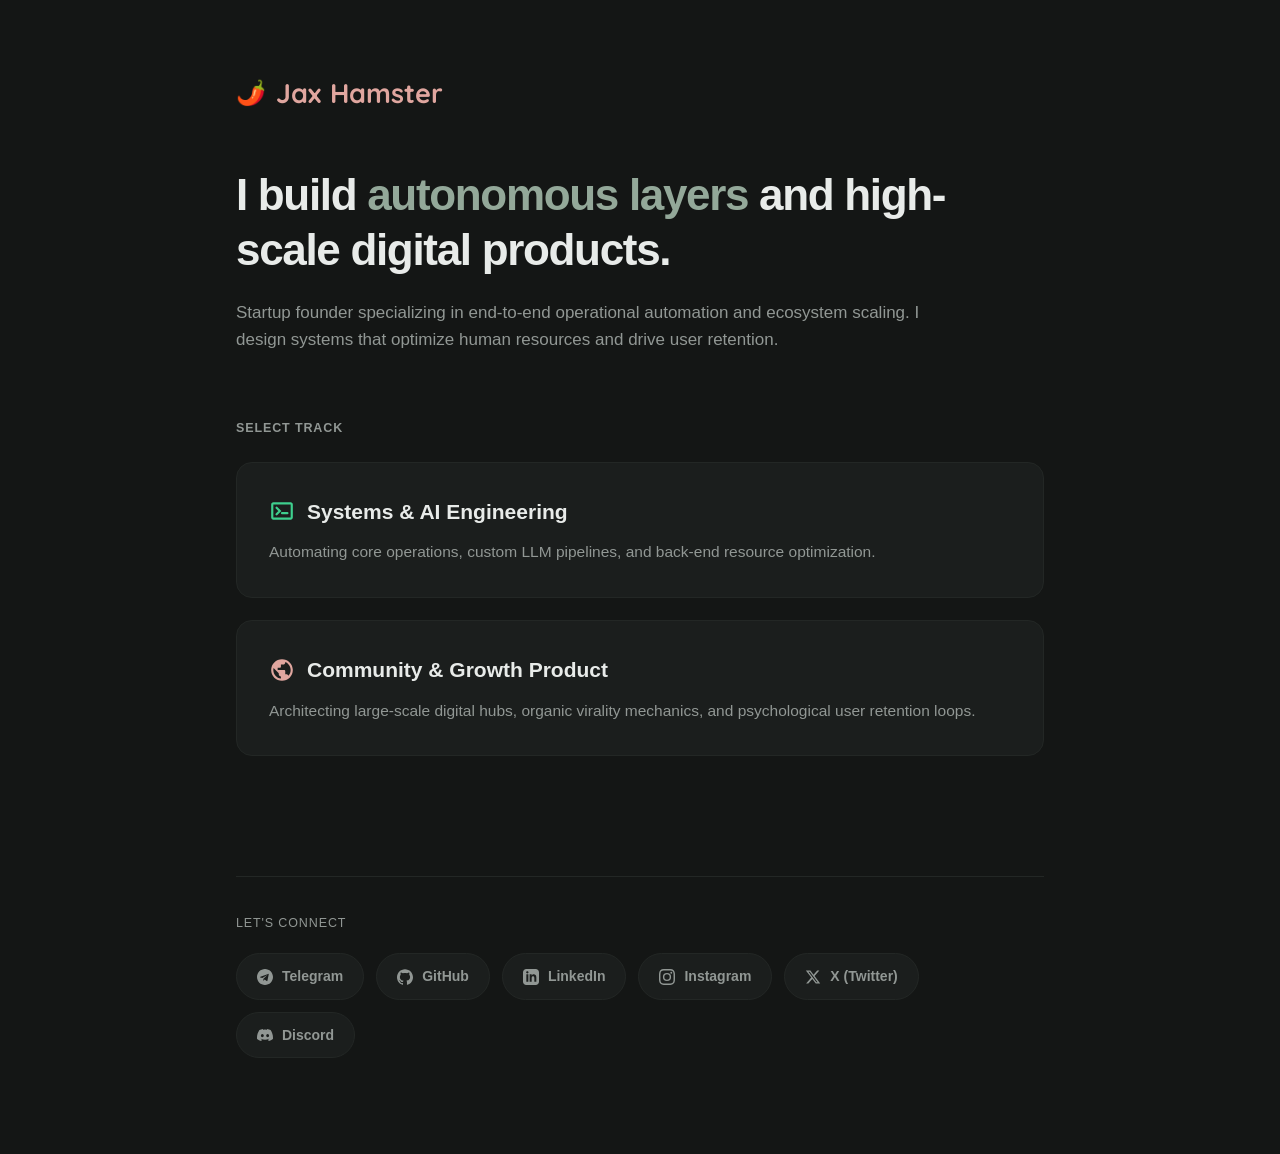
==== commit 7f94d1cb: "Update footer contact label to English" ====
--- a/index.html
+++ b/index.html
@@ -48,7 +48,7 @@
     </main>
 
     <footer class="contacts-section">
-      <div class="contacts-label">Контакты</div>
+      <div class="contacts-label">Let's connect</div>
       <div class="social-dock">
         <a href="https://t.me/perchik2875" target="_blank" class="social-link">
           <svg viewBox="0 0 24 24"><path d="M12 0C5.373 0 0 5.373 0 12s5.373 12 12 12 12-5.373 12-12S18.627 0 12 0zm5.562 8.248-1.97 9.293c-.146.658-.537.818-1.084.508l-3-2.212-1.447 1.394c-.16.16-.295.295-.605.295l.213-3.053 5.56-5.023c.242-.213-.054-.333-.373-.121l-6.871 4.326-2.962-.924c-.643-.203-.657-.643.136-.953l11.57-4.458c.538-.196 1.006.128.833.998z"/></svg>
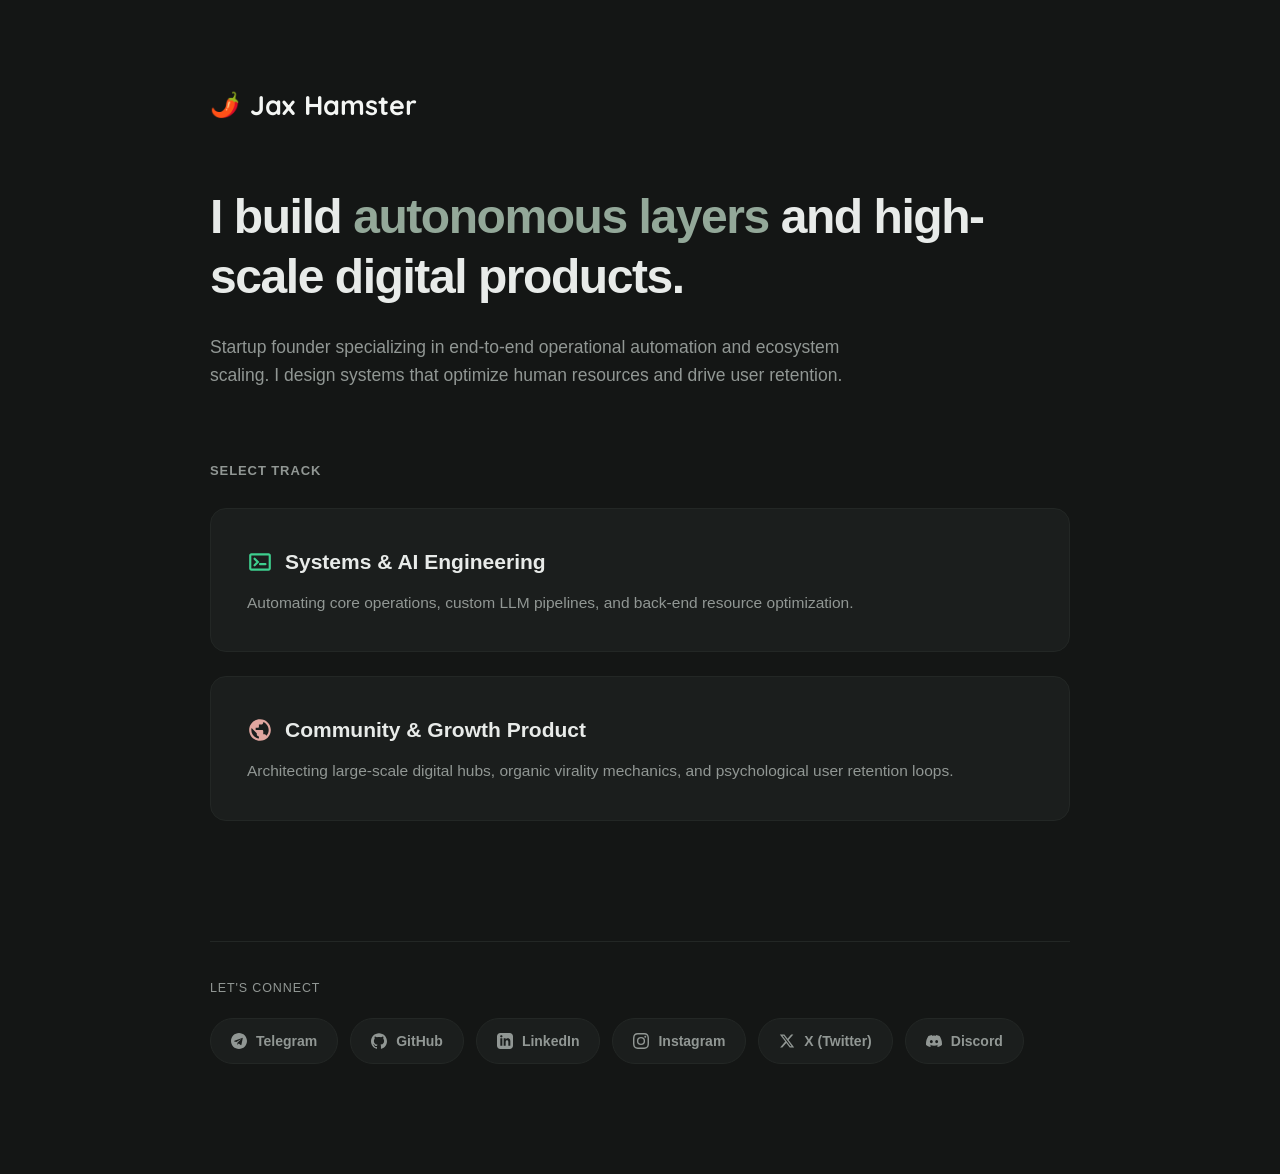
==== commit aeb9564b: "Remove logo description comments from index.html Removed comments for logo descriptions in gateway c" ====
--- a/index.html
+++ b/index.html
@@ -29,7 +29,6 @@
       <div class="gateway-grid">
         <a href="engineer.html" class="gateway-card">
           <div class="card-name">
-            <!-- Контрастный цветной логотип терминала/инженерии -->
             <svg viewBox="0 0 24 24" fill="none"><path d="M20 4H4c-1.1 0-2 .9-2 2v12c0 1.1.9 2 2 2h16c1.1 0 2-.9 2-2V6c0-1.1-.9-2-2-2zm0 14H4V6h16v12z" fill="#3ECF8E"/><path d="M7 9l3 3-3 3M12 14h5" stroke="#3ECF8E" stroke-width="2" stroke-linecap="round"/></svg>
             Systems &amp; AI Engineering
           </div>
@@ -38,7 +37,6 @@
 
         <a href="creative.html" class="gateway-card creative-card">
           <div class="card-name">
-            <!-- Контрастный цветной логотип продуктового хаба/роста -->
             <svg viewBox="0 0 24 24" fill="none"><path d="M12 2C6.48 2 2 6.48 2 12s4.48 10 10 10 10-4.48 10-10S17.52 2 12 2zm-1 17.93c-3.95-.49-7-3.85-7-7.93 0-.62.08-1.21.21-1.79L9 15v1c0 1.1.9 2 2 2v1.93zm6.9-2.54c-.26-.81-1-1.39-1.9-1.39h-1v-3c0-.55-.45-1-1-1H8v-2h2c.55 0 1-.45 1-1V7h2c1.1 0 2-.9 2-2v-.41c2.93 1.19 5 4.06 5 7.41 0 2.08-.8 3.97-2.1 5.39z" fill="#E0A69F"/></svg>
             Community &amp; Growth Product
           </div>
@@ -81,4 +79,3 @@
 
 </body>
 </html>
-
--- a/style.css
+++ b/style.css
@@ -1,13 +1,13 @@
 @import url('https://fonts.googleapis.com/css2?family=Quicksand:wght@600;700&display=swap');
 
 :root {
-  --bg-main: #141615;       /* Мягкий матовый графитовый сланец */
-  --bg-card: #1B1E1D;       /* Пастельно-темная подложка карточек */
-  --accent-green: #93A899;  /* Приглушенная пастельная шалфейная зелень */
-  --accent-pepper: #E0A69F; /* Пыльно-розовая пастель (перечный тон) */
-  --text-pure: #E8EBE9;     /* Мягкий белый текст */
-  --text-muted: #919794;    /* Нейтральный матовый серый */
-  --border-line: #232725;   /* Плоские строгие границы без неона */
+  --bg-main: #141615;
+  --bg-card: #1B1E1D;
+  --accent-green: #93A899;
+  --accent-pepper: #E0A69F;
+  --text-pure: #E8EBE9;
+  --text-muted: #919794;
+  --border-line: #232725;
   --radius-lg: 16px;
   --radius-sm: 8px;
 }
@@ -26,7 +26,6 @@
   -webkit-font-smoothing: antialiased;
 }
 
-/* Полный сброс фиолетовых и синих подчеркиваний */
 a, a:visited, a:hover, a:active {
   color: inherit;
   text-decoration: none !important;
@@ -40,19 +39,18 @@
   color: var(--accent-pepper);
 }
 
-/* Увеличенный интерфейс */
 .container {
   width: 100%;
-  max-width: 880px;
+  max-width: 940px;
   margin: 0 auto;
-  padding: 72px 36px 96px;
+  padding: 84px 40px 110px;
 }
 
 .profile-header {
   display: flex;
   align-items: center;
   gap: 12px;
-  margin-bottom: 52px;
+  margin-bottom: 60px;
 }
 
 .brand-title {
@@ -60,7 +58,7 @@
   font-size: 27px;
   font-weight: 700;
   letter-spacing: 0.005em;
-  color: var(--accent-pepper);
+  color: #F4F6F4;
   display: flex;
   align-items: center;
   gap: 10px;
@@ -72,31 +70,30 @@
 }
 
 .title-main {
-  font-size: clamp(30px, 6vw, 44px);
+  font-size: clamp(32px, 6.5vw, 48px);
   font-weight: 800;
   letter-spacing: -0.03em;
   line-height: 1.25;
-  margin-bottom: 22px;
+  margin-bottom: 26px;
 }
 
 .subtitle {
-  font-size: 17px;
-  color: var(--text-muted);
-  margin-bottom: 52px;
-  max-width: 720px;
-}
-
-/* Сетка выбора трека */
+  font-size: 17.5px;
+  color: var(--text-muted);
+  margin-bottom: 60px;
+  max-width: 640px;
+}
+
 .gateway-grid {
   display: flex;
   flex-direction: column;
-  gap: 22px;
+  gap: 24px;
 }
 
 .gateway-card {
   background: var(--bg-card);
   border: 1px solid var(--border-line);
-  padding: 32px;
+  padding: 36px;
   border-radius: var(--radius-lg);
   transition: border-color 0.2s ease, transform 0.2s ease;
   display: block;
@@ -131,14 +128,13 @@
   line-height: 1.6;
 }
 
-/* Раздел визуализации и крупных цифр */
 .section-title {
-  font-size: 12.5px;
+  font-size: 13px;
   text-transform: uppercase;
   letter-spacing: 0.07em;
   color: var(--text-muted);
-  margin-bottom: 24px;
-  margin-top: 64px;
+  margin-bottom: 26px;
+  margin-top: 72px;
 }
 
 .metric-row {
@@ -151,7 +147,7 @@
   flex: 1;
   background: var(--bg-card);
   border: 1px solid var(--border-line);
-  padding: 26px 22px;
+  padding: 30px 24px;
   border-radius: var(--radius-lg);
 }
 
@@ -173,13 +169,12 @@
   font-weight: 500;
 }
 
-/* Компактные бизнес-карточки */
 .compact-card {
   background: var(--bg-card);
   border: 1px solid var(--border-line);
-  padding: 26px 28px;
+  padding: 28px 30px;
   border-radius: var(--radius-lg);
-  margin-bottom: 18px;
+  margin-bottom: 20px;
 }
 
 .card-header-wrap {
@@ -198,11 +193,10 @@
   line-height: 1.65;
 }
 
-/* Сетка навыков с адаптивными колонками */
 .skills-grid {
   display: grid;
   grid-template-columns: repeat(2, 1fr);
-  gap: 16px;
+  gap: 18px;
 }
 
 @media (min-width: 540px) {
@@ -220,25 +214,23 @@
 .skill-tag {
   background: var(--bg-card);
   border: 1px solid var(--border-line);
-  padding: 18px 20px;
+  padding: 20px 22px;
   border-radius: var(--radius-sm);
   font-size: 14.5px;
   font-weight: 600;
   display: flex;
   align-items: center;
-  gap: 13px;
+  gap: 14px;
   color: var(--text-pure);
-  min-height: 60px;
-}
-
-/* Убрано принудительное fill: currentColor, чтобы активировать цветные логотипы */
+  min-height: 64px;
+}
+
 .skill-tag svg {
   width: 22px;
   height: 22px;
   flex-shrink: 0;
 }
 
-/* Секция контактов (Нижняя панель) */
 .contacts-section {
   margin-top: 120px;
   padding-top: 36px;
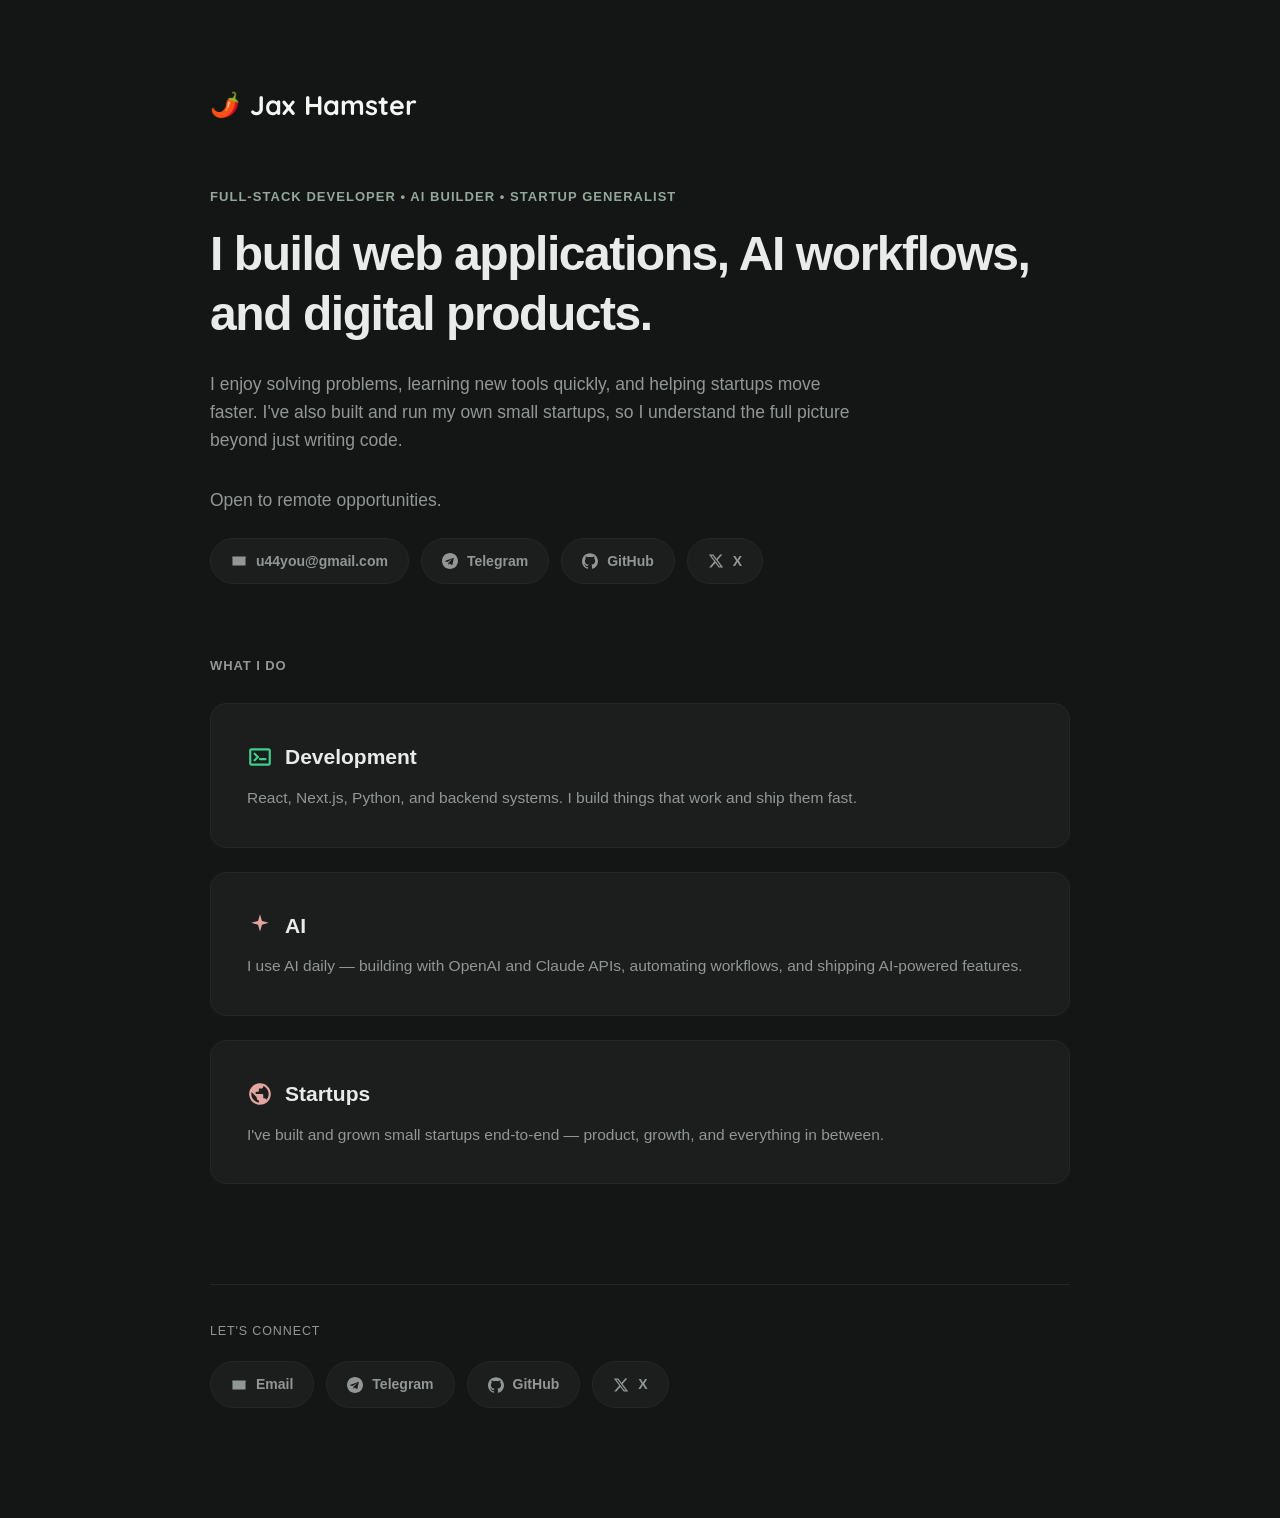
==== commit bcc0b8f4: "Update title and content in index.html" ====
--- a/index.html
+++ b/index.html
@@ -3,7 +3,7 @@
 <head>
   <meta charset="UTF-8">
   <meta name="viewport" content="width=device-width, initial-scale=1.0">
-  <title>Jax Hamster — Systems &amp; Product Builder</title>
+  <title>Jax Hamster — Full-Stack Developer &amp; AI Builder</title>
   <link rel="preconnect" href="https://fonts.googleapis.com">
   <link rel="stylesheet" href="style.css">
 </head>
@@ -16,38 +16,25 @@
     </header>
 
     <main>
+      <div class="hero-kicker">Full-Stack Developer • AI Builder • Startup Generalist</div>
+
       <h1 class="title-main">
-        I build <em>autonomous layers</em> and high-scale digital products.
+        I build web applications, AI workflows, and digital products.
       </h1>
 
       <p class="subtitle">
-        Startup founder specializing in end-to-end operational automation and ecosystem scaling. I design systems that optimize human resources and drive user retention.
+        I enjoy solving problems, learning new tools quickly, and helping startups move faster. I've also built and run my own small startups, so I understand the full picture beyond just writing code.
       </p>
 
-      <h2 class="section-title">Select Track</h2>
+      <p class="subtitle" style="margin-bottom: 8px;">
+        Open to remote opportunities.
+      </p>
 
-      <div class="gateway-grid">
-        <a href="engineer.html" class="gateway-card">
-          <div class="card-name">
-            <svg viewBox="0 0 24 24" fill="none"><path d="M20 4H4c-1.1 0-2 .9-2 2v12c0 1.1.9 2 2 2h16c1.1 0 2-.9 2-2V6c0-1.1-.9-2-2-2zm0 14H4V6h16v12z" fill="#3ECF8E"/><path d="M7 9l3 3-3 3M12 14h5" stroke="#3ECF8E" stroke-width="2" stroke-linecap="round"/></svg>
-            Systems &amp; AI Engineering
-          </div>
-          <p class="card-pitch">Automating core operations, custom LLM pipelines, and back-end resource optimization.</p>
+      <div class="social-dock" style="margin: 24px 0 64px;">
+        <a href="mailto:u44you@gmail.com" class="social-link">
+          <svg viewBox="0 0 24 24" fill="none"><path d="M3 6h18v12H3z" stroke="currentColor" stroke-width="1.6"/><path d="M3 7l9 6 9-6" stroke="currentColor" stroke-width="1.6" stroke-linecap="round" stroke-linejoin="round"/></svg>
+          u44you@gmail.com
         </a>
-
-        <a href="creative.html" class="gateway-card creative-card">
-          <div class="card-name">
-            <svg viewBox="0 0 24 24" fill="none"><path d="M12 2C6.48 2 2 6.48 2 12s4.48 10 10 10 10-4.48 10-10S17.52 2 12 2zm-1 17.93c-3.95-.49-7-3.85-7-7.93 0-.62.08-1.21.21-1.79L9 15v1c0 1.1.9 2 2 2v1.93zm6.9-2.54c-.26-.81-1-1.39-1.9-1.39h-1v-3c0-.55-.45-1-1-1H8v-2h2c.55 0 1-.45 1-1V7h2c1.1 0 2-.9 2-2v-.41c2.93 1.19 5 4.06 5 7.41 0 2.08-.8 3.97-2.1 5.39z" fill="#E0A69F"/></svg>
-            Community &amp; Growth Product
-          </div>
-          <p class="card-pitch">Architecting large-scale digital hubs, organic virality mechanics, and psychological user retention loops.</p>
-        </a>
-      </div>
-    </main>
-
-    <footer class="contacts-section">
-      <div class="contacts-label">Let's connect</div>
-      <div class="social-dock">
         <a href="https://t.me/perchik2875" target="_blank" class="social-link">
           <svg viewBox="0 0 24 24"><path d="M12 0C5.373 0 0 5.373 0 12s5.373 12 12 12 12-5.373 12-12S18.627 0 12 0zm5.562 8.248-1.97 9.293c-.146.658-.537.818-1.084.508l-3-2.212-1.447 1.394c-.16.16-.295.295-.605.295l.213-3.053 5.56-5.023c.242-.213-.054-.333-.373-.121l-6.871 4.326-2.962-.924c-.643-.203-.657-.643.136-.953l11.57-4.458c.538-.196 1.006.128.833.998z"/></svg>
           Telegram
@@ -56,21 +43,59 @@
           <svg viewBox="0 0 24 24"><path d="M12 .297c-6.63 0-12 5.373-12 12 0 5.303 3.438 9.8 8.205 11.385.6.113.82-.258.82-.577 0-.285-.01-1.04-.015-2.04-3.338.724-4.042-1.61-4.042-1.61C4.422 18.07 3.633 17.7 3.633 17.7c-1.087-.744.084-.729.084-.729 1.205.084 1.838 1.236 1.838 1.236 1.07 1.835 2.809 1.305 3.495.998.108-.776.417-1.305.76-1.605-2.665-.3-5.466-1.332-5.466-5.93 0-1.31.465-2.38 1.235-3.22-.135-.303-.54-1.523.105-3.176 0 0 1.005-.322 3.3 1.23.96-.267 1.98-.399 3-.405 1.02.006 2.04.138 3 .405 2.28-1.552 3.285-1.23 3.285-1.23.645 1.653.24 2.873.12 3.176.765.84 1.23 1.91 1.23 3.22 0 4.61-2.805 5.625-5.475 5.92.42.36.81 1.096.81 2.22 0 1.606-.015 2.896-.015 3.286 0 .315.21.69.825.57C20.565 22.092 24 17.592 24 12.297c0-6.627-5.373-12-12-12"/></svg>
           GitHub
         </a>
-        <a href="https://www.linkedin.com/in/jax-hamster-419bb43b8" target="_blank" class="social-link">
-          <svg viewBox="0 0 24 24"><path d="M19 0h-14c-2.761 0-5 2.239-5 5v14c0 2.761 2.239 5 5 5h14c2.762 0 5-2.239 5-5v-14c0-2.761-2.238-5-5-5zm-11 19h-3v-11h3v11zm-1.5-12.268c-.966 0-1.75-.79-1.75-1.764s.784-1.764 1.75-1.764 1.75.79 1.75 1.764-.783 1.764-1.75 1.764zm13.5 12.268h-3v-5.604c0-3.368-4-3.113-4 0v5.604h-3v-11h3v1.765c1.396-2.586 7-2.777 7 2.476v6.759z"/></svg>
-          LinkedIn
+        <a href="https://www.x.com/imperchk" target="_blank" class="social-link">
+          <svg viewBox="0 0 24 24"><path d="M18.244 2.25h3.308l-7.227 8.26 8.502 11.24H16.17l-5.214-6.817L4.99 21.75H1.68l7.73-8.835L1.254 2.25H8.08l4.713 6.231zm-1.161 17.52h1.833L7.084 4.126H5.117z"/></svg>
+          X
         </a>
-        <a href="https://www.instagram.com/jaxhamster" target="_blank" class="social-link">
-          <svg viewBox="0 0 24 24"><path d="M12 2.163c3.204 0 3.584.012 4.85.07 3.252.148 4.771 1.691 4.919 4.919.058 1.265.069 1.645.069 4.849 0 3.205-.012 3.584-.069 4.849-.149 3.225-1.664 4.771-4.919 4.919-1.266.058-1.644.07-4.85.07-3.204 0-3.584-.012-4.849-.07-3.26-.149-4.771-1.699-4.919-4.92-.058-1.265-.07-1.644-.07-4.849 0-3.204.013-3.583.07-4.849.149-3.227 1.664-4.771 4.919-4.919 1.266-.057 1.645-.069 4.849-.069zM12 0C8.741 0 8.333.014 7.053.072 2.695.272.273 2.69.073 7.051.014 8.333 0 8.741 0 12c0 3.259.014 3.668.072 4.948.2 4.358 2.618 6.78 6.98 6.98 1.281.058 1.689.072 4.948.072 3.259 0 3.668-.014 4.948-.072 4.354-.2 6.782-2.618 6.979-6.98.059-1.28.073-1.689.073-4.948 0-3.259-.014-3.667-.072-4.947-.196-4.354-2.617-6.78-6.979-6.98C15.668.014 15.259 0 12 0zm0 5.838a6.162 6.162 0 100 12.324 6.162 6.162 0 000-12.324zM12 16a4 4 0 110-8 4 4 0 010 8zm6.406-11.845a1.44 1.44 0 100 2.881 1.44 1.44 0 000-2.881z"/></svg>
-          Instagram
+      </div>
+
+      <h2 class="section-title">What I do</h2>
+
+      <div class="gateway-grid">
+        <a href="engineer.html" class="gateway-card">
+          <div class="card-name">
+            <svg viewBox="0 0 24 24" fill="none"><path d="M20 4H4c-1.1 0-2 .9-2 2v12c0 1.1.9 2 2 2h16c1.1 0 2-.9 2-2V6c0-1.1-.9-2-2-2zm0 14H4V6h16v12z" fill="#3ECF8E"/><path d="M7 9l3 3-3 3M12 14h5" stroke="#3ECF8E" stroke-width="2" stroke-linecap="round"/></svg>
+            Development
+          </div>
+          <p class="card-pitch">React, Next.js, Python, and backend systems. I build things that work and ship them fast.</p>
+        </a>
+
+        <a href="engineer.html" class="gateway-card">
+          <div class="card-name">
+            <svg viewBox="0 0 24 24"><path fill="#E0A69F" d="M12 2l1.8 6.2L20 10l-6.2 1.8L12 18l-1.8-6.2L4 10l6.2-1.8z"/></svg>
+            AI
+          </div>
+          <p class="card-pitch">I use AI daily — building with OpenAI and Claude APIs, automating workflows, and shipping AI-powered features.</p>
+        </a>
+
+        <a href="creative.html" class="gateway-card creative-card">
+          <div class="card-name">
+            <svg viewBox="0 0 24 24" fill="none"><path d="M12 2C6.48 2 2 6.48 2 12s4.48 10 10 10 10-4.48 10-10S17.52 2 12 2zm-1 17.93c-3.95-.49-7-3.85-7-7.93 0-.62.08-1.21.21-1.79L9 15v1c0 1.1.9 2 2 2v1.93zm6.9-2.54c-.26-.81-1-1.39-1.9-1.39h-1v-3c0-.55-.45-1-1-1H8v-2h2c.55 0 1-.45 1-1V7h2c1.1 0 2-.9 2-2v-.41c2.93 1.19 5 4.06 5 7.41 0 2.08-.8 3.97-2.1 5.39z" fill="#E0A69F"/></svg>
+            Startups
+          </div>
+          <p class="card-pitch">I've built and grown small startups end-to-end — product, growth, and everything in between.</p>
+        </a>
+      </div>
+    </main>
+
+    <footer class="contacts-section">
+      <div class="contacts-label">Let's connect</div>
+      <div class="social-dock">
+        <a href="mailto:u44you@gmail.com" class="social-link">
+          <svg viewBox="0 0 24 24" fill="none"><path d="M3 6h18v12H3z" stroke="currentColor" stroke-width="1.6"/><path d="M3 7l9 6 9-6" stroke="currentColor" stroke-width="1.6" stroke-linecap="round" stroke-linejoin="round"/></svg>
+          Email
+        </a>
+        <a href="https://t.me/perchik2875" target="_blank" class="social-link">
+          <svg viewBox="0 0 24 24"><path d="M12 0C5.373 0 0 5.373 0 12s5.373 12 12 12 12-5.373 12-12S18.627 0 12 0zm5.562 8.248-1.97 9.293c-.146.658-.537.818-1.084.508l-3-2.212-1.447 1.394c-.16.16-.295.295-.605.295l.213-3.053 5.56-5.023c.242-.213-.054-.333-.373-.121l-6.871 4.326-2.962-.924c-.643-.203-.657-.643.136-.953l11.57-4.458c.538-.196 1.006.128.833.998z"/></svg>
+          Telegram
+        </a>
+        <a href="https://www.github.com/perchik2875" target="_blank" class="social-link">
+          <svg viewBox="0 0 24 24"><path d="M12 .297c-6.63 0-12 5.373-12 12 0 5.303 3.438 9.8 8.205 11.385.6.113.82-.258.82-.577 0-.285-.01-1.04-.015-2.04-3.338.724-4.042-1.61-4.042-1.61C4.422 18.07 3.633 17.7 3.633 17.7c-1.087-.744.084-.729.084-.729 1.205.084 1.838 1.236 1.838 1.236 1.07 1.835 2.809 1.305 3.495.998.108-.776.417-1.305.76-1.605-2.665-.3-5.466-1.332-5.466-5.93 0-1.31.465-2.38 1.235-3.22-.135-.303-.54-1.523.105-3.176 0 0 1.005-.322 3.3 1.23.96-.267 1.98-.399 3-.405 1.02.006 2.04.138 3 .405 2.28-1.552 3.285-1.23 3.285-1.23.645 1.653.24 2.873.12 3.176.765.84 1.23 1.91 1.23 3.22 0 4.61-2.805 5.625-5.475 5.92.42.36.81 1.096.81 2.22 0 1.606-.015 2.896-.015 3.286 0 .315.21.69.825.57C20.565 22.092 24 17.592 24 12.297c0-6.627-5.373-12-12-12"/></svg>
+          GitHub
         </a>
         <a href="https://www.x.com/imperchk" target="_blank" class="social-link">
           <svg viewBox="0 0 24 24"><path d="M18.244 2.25h3.308l-7.227 8.26 8.502 11.24H16.17l-5.214-6.817L4.99 21.75H1.68l7.73-8.835L1.254 2.25H8.08l4.713 6.231zm-1.161 17.52h1.833L7.084 4.126H5.117z"/></svg>
-          X (Twitter)
-        </a>
-        <a href="https://discord.gg/DntW26Pd" target="_blank" class="social-link">
-          <svg viewBox="0 0 24 24"><path d="M20.317 4.37a19.791 19.791 0 00-4.885-1.515.074.074 0 00-.079.037c-.21.375-.444.864-.608 1.25a18.27 18.27 0 00-5.487 0 12.64 12.64 0 00-.617-1.25.077.077 0 00-.079-.037A19.736 19.736 0 003.677 4.37a.07.07 0 00-.032.027C.533 9.046-.32 13.58.099 18.057a.082.082 0 00.031.057 19.9 19.9 0 005.993 3.03.078.078 0 00.084-.028c.462-.63.874-1.295 1.226-1.994.021-.041.001-.09-.041-.106a13.093 13.093 0 01-1.873-.894.077.077 0 01-.008-.128c.126-.093.252-.19.372-.287a.075.075 0 01.077-.011c3.92 1.793 8.18 1.793 12.061 0a.073.073 0 01.078.009c.12.1.246.196.373.289a.077.077 0 01-.006.127 12.298 12.298 0 01-1.873.894.077.077 0 00-.041.107c.36.698.772 1.362 1.225 1.993a.076.076 0 00.084.028 19.839 19.839 0 006.002-3.03a.077.077 0 00.032-.054c.5-5.177-.838-9.674-3.549-13.66a.061.061 0 00-.031-.03zM8.02 15.33c-1.183 0-2.157-1.085-2.157-2.419 0-1.333.956-2.419 2.156-2.419 1.21 0 2.176 1.096 2.157 2.42 0 1.333-.956 2.418-2.156 2.418zm7.975 0c-1.183 0-2.157-1.085-2.157-2.419 0-1.333.955-2.419 2.156-2.419 1.21 0 2.176 1.096 2.157 2.42 0 1.333-.946 2.418-2.156 2.418z"/></svg>
-          Discord
+          X
         </a>
       </div>
     </footer>
--- a/style.css
+++ b/style.css
@@ -69,6 +69,15 @@
   font-size: 24px;
 }
 
+.hero-kicker {
+  font-size: 13px;
+  text-transform: uppercase;
+  letter-spacing: 0.08em;
+  color: var(--accent-green);
+  font-weight: 700;
+  margin-bottom: 16px;
+}
+
 .title-main {
   font-size: clamp(32px, 6.5vw, 48px);
   font-weight: 800;
@@ -80,7 +89,7 @@
 .subtitle {
   font-size: 17.5px;
   color: var(--text-muted);
-  margin-bottom: 60px;
+  margin-bottom: 32px;
   max-width: 640px;
 }
 
@@ -137,38 +146,6 @@
   margin-top: 72px;
 }
 
-.metric-row {
-  display: flex;
-  gap: 18px;
-  margin-bottom: 40px;
-}
-
-.metric-box {
-  flex: 1;
-  background: var(--bg-card);
-  border: 1px solid var(--border-line);
-  padding: 30px 24px;
-  border-radius: var(--radius-lg);
-}
-
-.metric-num {
-  font-size: 40px;
-  font-weight: 800;
-  color: var(--accent-green);
-  line-height: 1.1;
-  margin-bottom: 8px;
-  letter-spacing: -0.02em;
-}
-.theme-pepper .metric-num {
-  color: var(--accent-pepper);
-}
-
-.metric-label {
-  font-size: 14px;
-  color: var(--text-muted);
-  font-weight: 500;
-}
-
 .compact-card {
   background: var(--bg-card);
   border: 1px solid var(--border-line);
@@ -178,19 +155,35 @@
 }
 
 .card-header-wrap {
-  display: flex;
-  justify-content: space-between;
-  align-items: center;
-  gap: 12px;
   font-size: 16.5px;
   font-weight: 700;
-  margin-bottom: 12px;
+  margin-bottom: 14px;
 }
 
 .card-subtext {
   font-size: 14.5px;
   color: var(--text-muted);
   line-height: 1.65;
+}
+
+.card-subtext + .card-subtext {
+  margin-top: 6px;
+}
+
+.card-subtext strong {
+  color: var(--text-pure);
+  font-weight: 700;
+}
+
+.project-link {
+  display: inline-block;
+  margin-top: 12px;
+  font-size: 14px;
+  font-weight: 700;
+  color: var(--accent-green);
+}
+.theme-pepper .project-link {
+  color: var(--accent-pepper);
 }
 
 .skills-grid {
@@ -232,7 +225,7 @@
 }
 
 .contacts-section {
-  margin-top: 120px;
+  margin-top: 100px;
   padding-top: 36px;
   border-top: 1px solid var(--border-line);
 }
@@ -299,4 +292,4 @@
 }
 .theme-pepper .btn-action {
   background: var(--accent-pepper);
-}
+  }
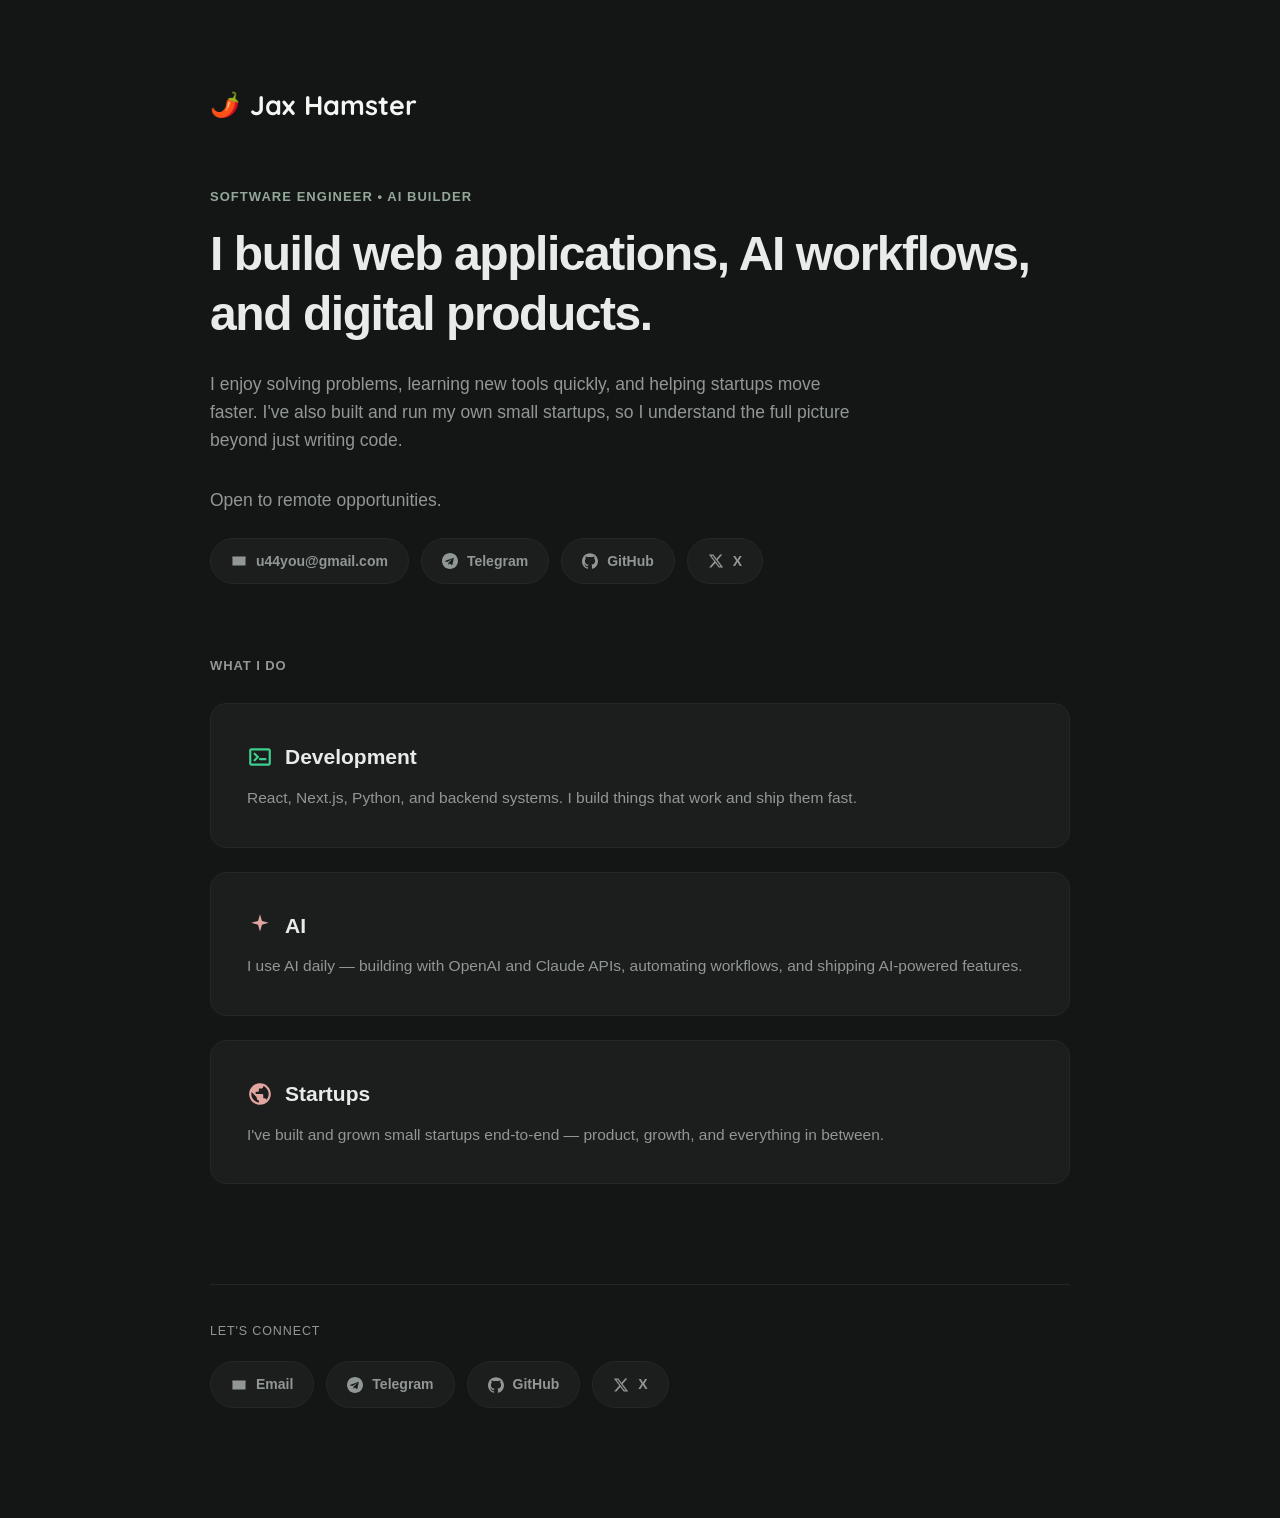
==== commit 7fcbd226: "Update index.html" ====
--- a/index.html
+++ b/index.html
@@ -3,7 +3,7 @@
 <head>
   <meta charset="UTF-8">
   <meta name="viewport" content="width=device-width, initial-scale=1.0">
-  <title>Jax Hamster — Full-Stack Developer &amp; AI Builder</title>
+  <title>Jax Hamster</title>
   <link rel="preconnect" href="https://fonts.googleapis.com">
   <link rel="stylesheet" href="style.css">
 </head>
@@ -16,7 +16,7 @@
     </header>
 
     <main>
-      <div class="hero-kicker">Full-Stack Developer • AI Builder • Startup Generalist</div>
+      <div class="hero-kicker">Software Engineer • AI Builder</div>
 
       <h1 class="title-main">
         I build web applications, AI workflows, and digital products.
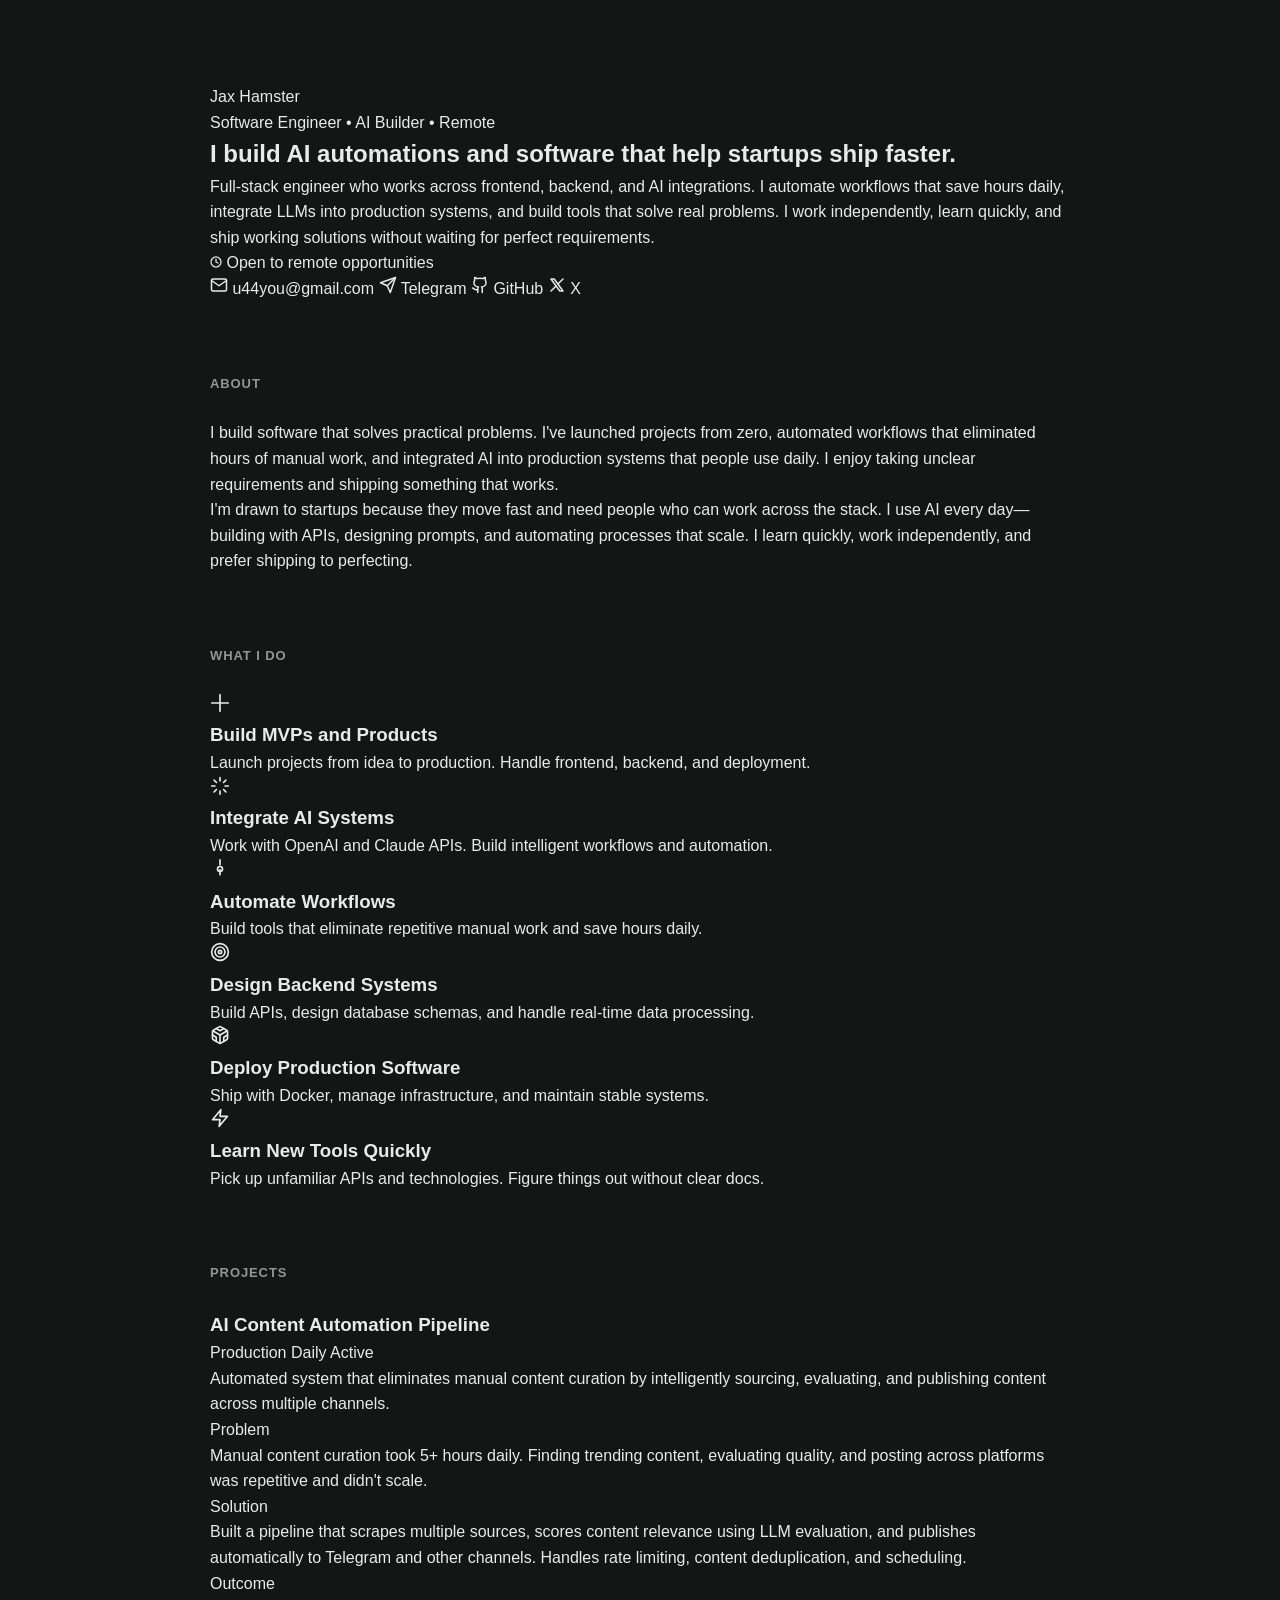
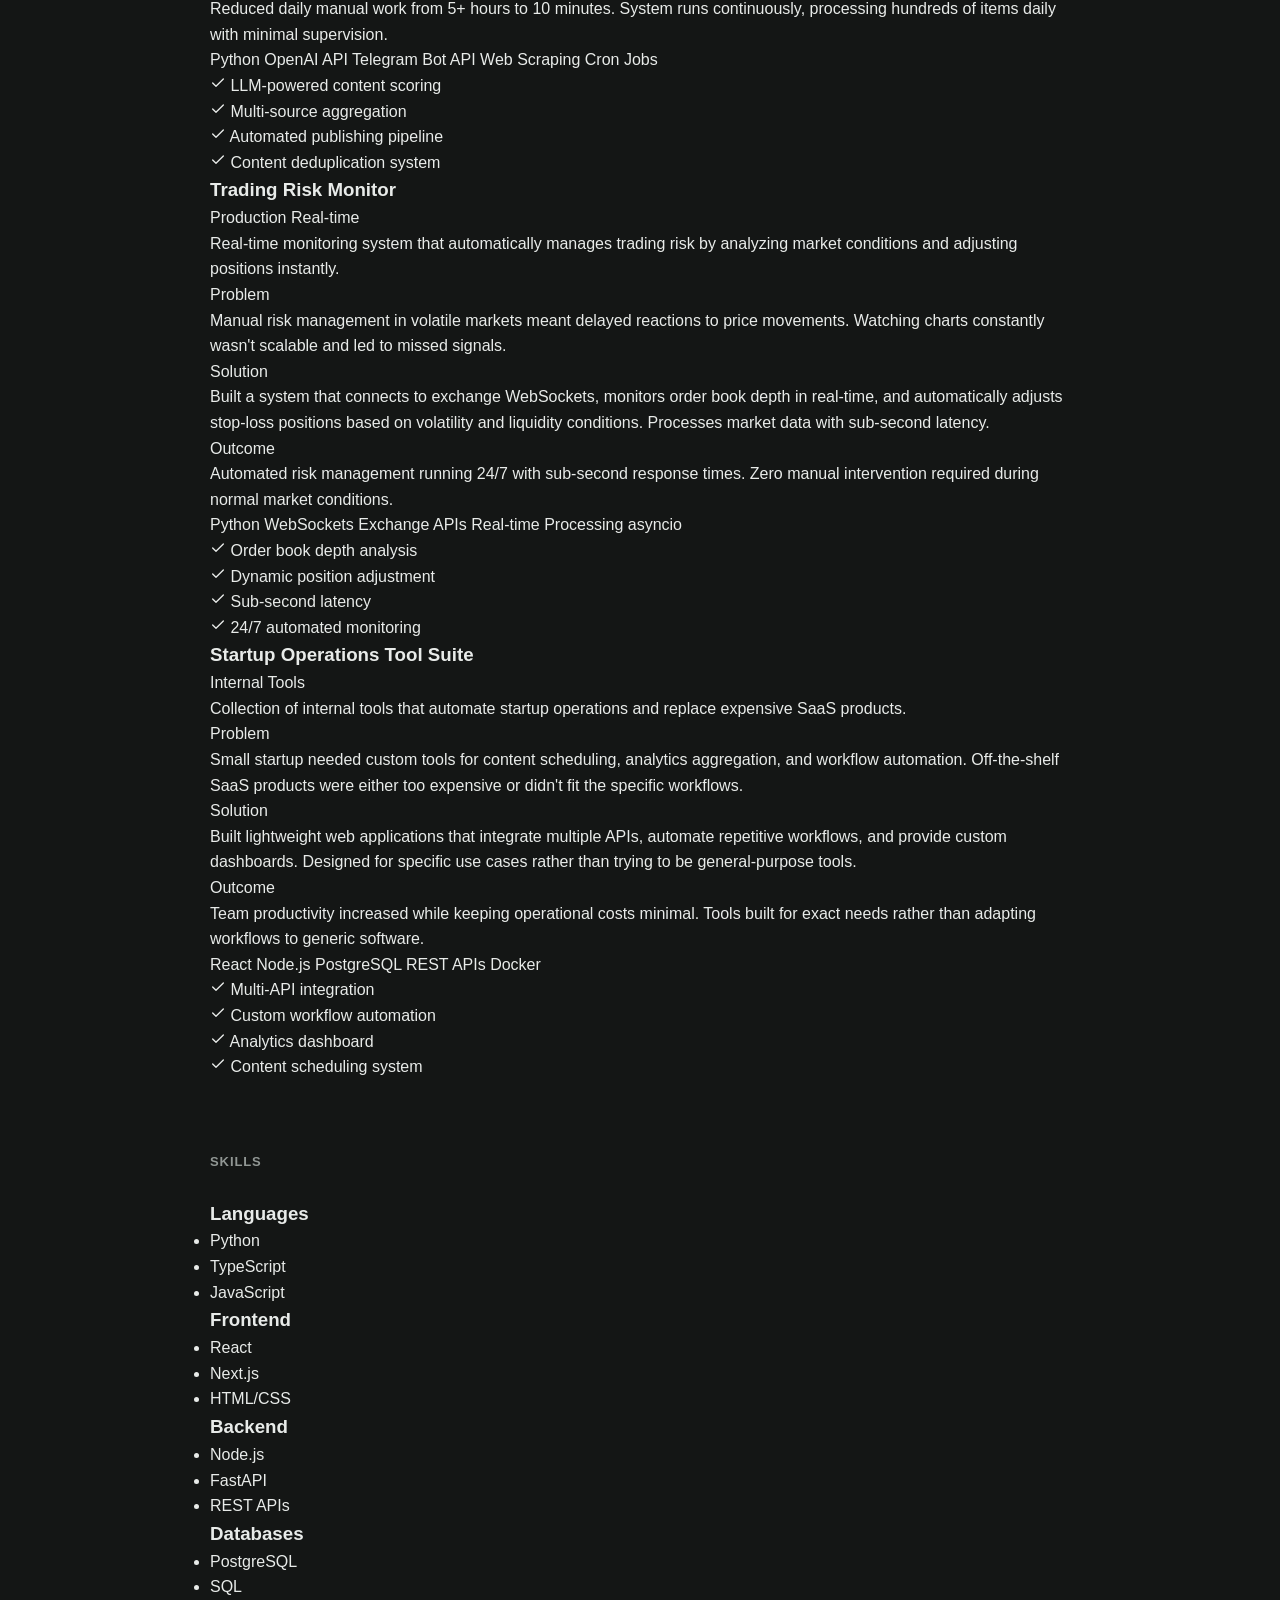
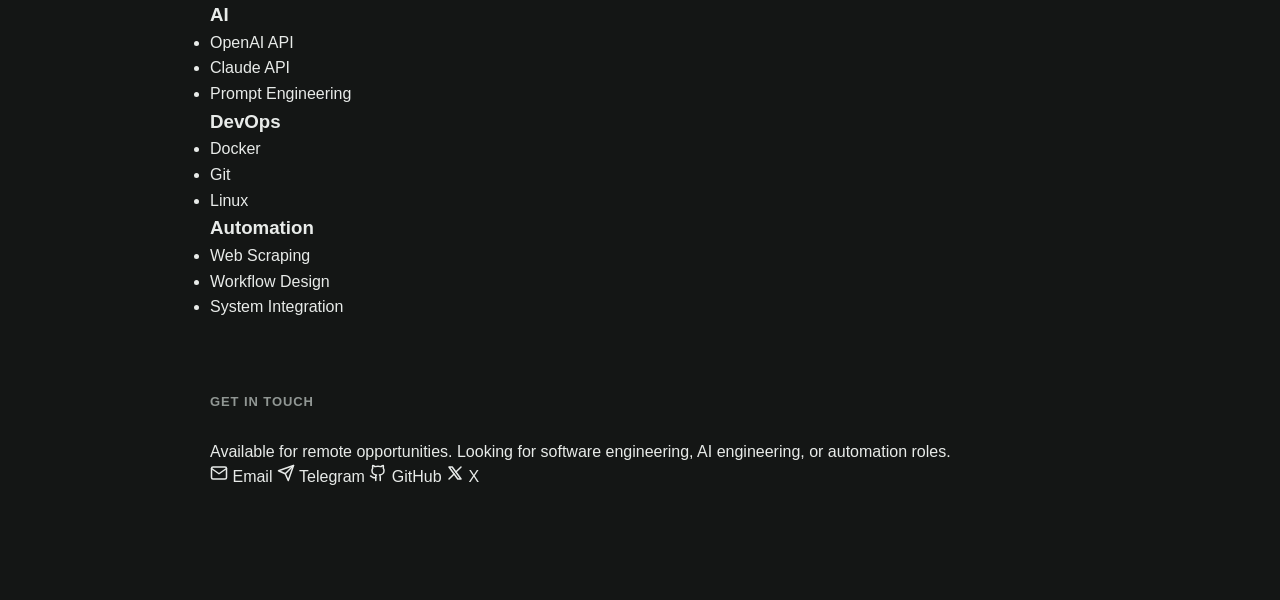
==== commit 0233ef04: "Update index.html" ====
--- a/index.html
+++ b/index.html
@@ -3,102 +3,423 @@
 <head>
   <meta charset="UTF-8">
   <meta name="viewport" content="width=device-width, initial-scale=1.0">
-  <title>Jax Hamster</title>
-  <link rel="preconnect" href="https://fonts.googleapis.com">
+  <title>Jax Hamster — Software Engineer</title>
+  <meta name="description" content="Software engineer building AI automations and products for startups. Available for remote work.">
+  <meta name="author" content="Jax Hamster">
+
+  <!-- Open Graph -->
+  <meta property="og:title" content="Jax Hamster — Software Engineer">
+  <meta property="og:description" content="Software engineer building AI automations and products for startups. Available for remote work.">
+  <meta property="og:type" content="website">
+
+  <!-- Twitter Card -->
+  <meta name="twitter:card" content="summary">
+  <meta name="twitter:title" content="Jax Hamster — Software Engineer">
+  <meta name="twitter:description" content="Software engineer building AI automations and products for startups. Available for remote work.">
+
   <link rel="stylesheet" href="style.css">
 </head>
 <body>
 
   <div class="container">
 
-    <header class="profile-header">
-      <div class="brand-title"><span class="brand-emoji">🌶️</span>Jax Hamster</div>
-    </header>
+    <nav class="nav">
+      <span class="nav-name">Jax Hamster</span>
+    </nav>
 
     <main>
-      <div class="hero-kicker">Software Engineer • AI Builder</div>
-
-      <h1 class="title-main">
-        I build web applications, AI workflows, and digital products.
-      </h1>
-
-      <p class="subtitle">
-        I enjoy solving problems, learning new tools quickly, and helping startups move faster. I've also built and run my own small startups, so I understand the full picture beyond just writing code.
-      </p>
-
-      <p class="subtitle" style="margin-bottom: 8px;">
-        Open to remote opportunities.
-      </p>
-
-      <div class="social-dock" style="margin: 24px 0 64px;">
-        <a href="mailto:u44you@gmail.com" class="social-link">
-          <svg viewBox="0 0 24 24" fill="none"><path d="M3 6h18v12H3z" stroke="currentColor" stroke-width="1.6"/><path d="M3 7l9 6 9-6" stroke="currentColor" stroke-width="1.6" stroke-linecap="round" stroke-linejoin="round"/></svg>
-          u44you@gmail.com
-        </a>
-        <a href="https://t.me/perchik2875" target="_blank" class="social-link">
-          <svg viewBox="0 0 24 24"><path d="M12 0C5.373 0 0 5.373 0 12s5.373 12 12 12 12-5.373 12-12S18.627 0 12 0zm5.562 8.248-1.97 9.293c-.146.658-.537.818-1.084.508l-3-2.212-1.447 1.394c-.16.16-.295.295-.605.295l.213-3.053 5.56-5.023c.242-.213-.054-.333-.373-.121l-6.871 4.326-2.962-.924c-.643-.203-.657-.643.136-.953l11.57-4.458c.538-.196 1.006.128.833.998z"/></svg>
-          Telegram
-        </a>
-        <a href="https://www.github.com/perchik2875" target="_blank" class="social-link">
-          <svg viewBox="0 0 24 24"><path d="M12 .297c-6.63 0-12 5.373-12 12 0 5.303 3.438 9.8 8.205 11.385.6.113.82-.258.82-.577 0-.285-.01-1.04-.015-2.04-3.338.724-4.042-1.61-4.042-1.61C4.422 18.07 3.633 17.7 3.633 17.7c-1.087-.744.084-.729.084-.729 1.205.084 1.838 1.236 1.838 1.236 1.07 1.835 2.809 1.305 3.495.998.108-.776.417-1.305.76-1.605-2.665-.3-5.466-1.332-5.466-5.93 0-1.31.465-2.38 1.235-3.22-.135-.303-.54-1.523.105-3.176 0 0 1.005-.322 3.3 1.23.96-.267 1.98-.399 3-.405 1.02.006 2.04.138 3 .405 2.28-1.552 3.285-1.23 3.285-1.23.645 1.653.24 2.873.12 3.176.765.84 1.23 1.91 1.23 3.22 0 4.61-2.805 5.625-5.475 5.92.42.36.81 1.096.81 2.22 0 1.606-.015 2.896-.015 3.286 0 .315.21.69.825.57C20.565 22.092 24 17.592 24 12.297c0-6.627-5.373-12-12-12"/></svg>
-          GitHub
-        </a>
-        <a href="https://www.x.com/imperchk" target="_blank" class="social-link">
-          <svg viewBox="0 0 24 24"><path d="M18.244 2.25h3.308l-7.227 8.26 8.502 11.24H16.17l-5.214-6.817L4.99 21.75H1.68l7.73-8.835L1.254 2.25H8.08l4.713 6.231zm-1.161 17.52h1.833L7.084 4.126H5.117z"/></svg>
-          X
-        </a>
-      </div>
-
-      <h2 class="section-title">What I do</h2>
-
-      <div class="gateway-grid">
-        <a href="engineer.html" class="gateway-card">
-          <div class="card-name">
-            <svg viewBox="0 0 24 24" fill="none"><path d="M20 4H4c-1.1 0-2 .9-2 2v12c0 1.1.9 2 2 2h16c1.1 0 2-.9 2-2V6c0-1.1-.9-2-2-2zm0 14H4V6h16v12z" fill="#3ECF8E"/><path d="M7 9l3 3-3 3M12 14h5" stroke="#3ECF8E" stroke-width="2" stroke-linecap="round"/></svg>
-            Development
-          </div>
-          <p class="card-pitch">React, Next.js, Python, and backend systems. I build things that work and ship them fast.</p>
-        </a>
-
-        <a href="engineer.html" class="gateway-card">
-          <div class="card-name">
-            <svg viewBox="0 0 24 24"><path fill="#E0A69F" d="M12 2l1.8 6.2L20 10l-6.2 1.8L12 18l-1.8-6.2L4 10l6.2-1.8z"/></svg>
-            AI
-          </div>
-          <p class="card-pitch">I use AI daily — building with OpenAI and Claude APIs, automating workflows, and shipping AI-powered features.</p>
-        </a>
-
-        <a href="creative.html" class="gateway-card creative-card">
-          <div class="card-name">
-            <svg viewBox="0 0 24 24" fill="none"><path d="M12 2C6.48 2 2 6.48 2 12s4.48 10 10 10 10-4.48 10-10S17.52 2 12 2zm-1 17.93c-3.95-.49-7-3.85-7-7.93 0-.62.08-1.21.21-1.79L9 15v1c0 1.1.9 2 2 2v1.93zm6.9-2.54c-.26-.81-1-1.39-1.9-1.39h-1v-3c0-.55-.45-1-1-1H8v-2h2c.55 0 1-.45 1-1V7h2c1.1 0 2-.9 2-2v-.41c2.93 1.19 5 4.06 5 7.41 0 2.08-.8 3.97-2.1 5.39z" fill="#E0A69F"/></svg>
-            Startups
-          </div>
-          <p class="card-pitch">I've built and grown small startups end-to-end — product, growth, and everything in between.</p>
-        </a>
-      </div>
+
+      <!-- Hero -->
+      <section class="hero">
+        <p class="label">Software Engineer • AI Builder • Remote</p>
+        <h1 class="hero-title">I build AI automations and software that help startups ship faster.</h1>
+        <p class="hero-description">
+          Full-stack engineer who works across frontend, backend, and AI integrations. I automate workflows that save hours daily, integrate LLMs into production systems, and build tools that solve real problems. I work independently, learn quickly, and ship working solutions without waiting for perfect requirements.
+        </p>
+        <p class="availability">
+          <svg width="12" height="12" viewBox="0 0 24 24" fill="none" stroke="currentColor" stroke-width="2.5" stroke-linecap="round" stroke-linejoin="round"><circle cx="12" cy="12" r="10"/><path d="M12 6v6l4 2"/></svg>
+          Open to remote opportunities
+        </p>
+        <div class="links">
+          <a href="mailto:u44you@gmail.com" class="link link-primary">
+            <svg width="18" height="18" viewBox="0 0 24 24" fill="none" stroke="currentColor" stroke-width="2" stroke-linecap="round" stroke-linejoin="round"><path d="M4 4h16c1.1 0 2 .9 2 2v12c0 1.1-.9 2-2 2H4c-1.1 0-2-.9-2-2V6c0-1.1.9-2 2-2z"/><polyline points="22,6 12,13 2,6"/></svg>
+            <span>u44you@gmail.com</span>
+          </a>
+          <a href="https://t.me/perchik2875" target="_blank" rel="noopener noreferrer" class="link">
+            <svg width="18" height="18" viewBox="0 0 24 24" fill="none" stroke="currentColor" stroke-width="2" stroke-linecap="round" stroke-linejoin="round"><path d="m22 2-7 20-4-9-9-4Z"/><path d="M22 2 11 13"/></svg>
+            <span>Telegram</span>
+          </a>
+          <a href="https://github.com/perchik2875" target="_blank" rel="noopener noreferrer" class="link">
+            <svg width="18" height="18" viewBox="0 0 24 24" fill="none" stroke="currentColor" stroke-width="2" stroke-linecap="round" stroke-linejoin="round"><path d="M15 22v-4a4.8 4.8 0 0 0-1-3.5c3 0 6-2 6-5.5.08-1.25-.27-2.48-1-3.5.28-1.15.28-2.35 0-3.5 0 0-1 0-3 1.5-2.64-.5-5.36-.5-8 0C6 2 5 2 5 2c-.3 1.15-.3 2.35 0 3.5A5.403 5.403 0 0 0 4 9c0 3.5 3 5.5 6 5.5-.39.49-.68 1.05-.85 1.65-.17.6-.22 1.23-.15 1.85v4"/><path d="M9 18c-4.51 2-5-2-7-2"/></svg>
+            <span>GitHub</span>
+          </a>
+          <a href="https://x.com/imperchk" target="_blank" rel="noopener noreferrer" class="link">
+            <svg width="18" height="18" viewBox="0 0 24 24" fill="none" stroke="currentColor" stroke-width="2" stroke-linecap="round" stroke-linejoin="round"><path d="M4 4l11.733 16h4.267l-11.733 -16z"/><path d="M4 20l6.768 -6.768m2.46 -2.46l6.772 -6.772"/></svg>
+            <span>X</span>
+          </a>
+        </div>
+      </section>
+
+      <!-- About -->
+      <section class="section">
+        <h2 class="section-title">About</h2>
+        <div class="section-content">
+          <p class="text">
+            I build software that solves practical problems. I've launched projects from zero, automated workflows that eliminated hours of manual work, and integrated AI into production systems that people use daily. I enjoy taking unclear requirements and shipping something that works.
+          </p>
+          <p class="text">
+            I'm drawn to startups because they move fast and need people who can work across the stack. I use AI every day—building with APIs, designing prompts, and automating processes that scale. I learn quickly, work independently, and prefer shipping to perfecting.
+          </p>
+        </div>
+      </section>
+
+      <!-- Experience -->
+      <section class="section">
+        <h2 class="section-title">What I Do</h2>
+        <div class="experience-grid">
+
+          <div class="experience-item">
+            <div class="experience-icon">
+              <svg width="20" height="20" viewBox="0 0 24 24" fill="none" stroke="currentColor" stroke-width="2" stroke-linecap="round" stroke-linejoin="round"><path d="M12 2v20M2 12h20"/></svg>
+            </div>
+            <div>
+              <h3 class="experience-title">Build MVPs and Products</h3>
+              <p class="experience-text">Launch projects from idea to production. Handle frontend, backend, and deployment.</p>
+            </div>
+          </div>
+
+          <div class="experience-item">
+            <div class="experience-icon">
+              <svg width="20" height="20" viewBox="0 0 24 24" fill="none" stroke="currentColor" stroke-width="2" stroke-linecap="round" stroke-linejoin="round"><path d="M12 2v4m0 12v4M4.93 4.93l2.83 2.83m8.48 8.48 2.83 2.83M2 12h4m12 0h4M4.93 19.07l2.83-2.83m8.48-8.48 2.83-2.83"/></svg>
+            </div>
+            <div>
+              <h3 class="experience-title">Integrate AI Systems</h3>
+              <p class="experience-text">Work with OpenAI and Claude APIs. Build intelligent workflows and automation.</p>
+            </div>
+          </div>
+
+          <div class="experience-item">
+            <div class="experience-icon">
+              <svg width="20" height="20" viewBox="0 0 24 24" fill="none" stroke="currentColor" stroke-width="2" stroke-linecap="round" stroke-linejoin="round"><circle cx="12" cy="12" r="3"/><path d="M12 1v6m0 6v6"/></svg>
+            </div>
+            <div>
+              <h3 class="experience-title">Automate Workflows</h3>
+              <p class="experience-text">Build tools that eliminate repetitive manual work and save hours daily.</p>
+            </div>
+          </div>
+
+          <div class="experience-item">
+            <div class="experience-icon">
+              <svg width="20" height="20" viewBox="0 0 24 24" fill="none" stroke="currentColor" stroke-width="2" stroke-linecap="round" stroke-linejoin="round"><circle cx="12" cy="12" r="10"/><circle cx="12" cy="12" r="6"/><circle cx="12" cy="12" r="2"/></svg>
+            </div>
+            <div>
+              <h3 class="experience-title">Design Backend Systems</h3>
+              <p class="experience-text">Build APIs, design database schemas, and handle real-time data processing.</p>
+            </div>
+          </div>
+
+          <div class="experience-item">
+            <div class="experience-icon">
+              <svg width="20" height="20" viewBox="0 0 24 24" fill="none" stroke="currentColor" stroke-width="2" stroke-linecap="round" stroke-linejoin="round"><path d="M21 16V8a2 2 0 0 0-1-1.73l-7-4a2 2 0 0 0-2 0l-7 4A2 2 0 0 0 3 8v8a2 2 0 0 0 1 1.73l7 4a2 2 0 0 0 2 0l7-4A2 2 0 0 0 21 16z"/><polyline points="7.5 4.21 12 6.81 16.5 4.21"/><polyline points="7.5 19.79 7.5 14.6 3 12"/><polyline points="21 12 16.5 14.6 16.5 19.79"/><polyline points="3.27 6.96 12 12.01 20.73 6.96"/><line x1="12" y1="22.08" x2="12" y2="12"/></svg>
+            </div>
+            <div>
+              <h3 class="experience-title">Deploy Production Software</h3>
+              <p class="experience-text">Ship with Docker, manage infrastructure, and maintain stable systems.</p>
+            </div>
+          </div>
+
+          <div class="experience-item">
+            <div class="experience-icon">
+              <svg width="20" height="20" viewBox="0 0 24 24" fill="none" stroke="currentColor" stroke-width="2" stroke-linecap="round" stroke-linejoin="round"><path d="M13 2 3 14h9l-1 8 10-12h-9l1-8z"/></svg>
+            </div>
+            <div>
+              <h3 class="experience-title">Learn New Tools Quickly</h3>
+              <p class="experience-text">Pick up unfamiliar APIs and technologies. Figure things out without clear docs.</p>
+            </div>
+          </div>
+
+        </div>
+      </section>
+
+      <!-- Projects -->
+      <section class="section">
+        <h2 class="section-title">Projects</h2>
+        <div class="projects">
+
+          <!-- Project 1 -->
+          <article class="project">
+            <div class="project-header">
+              <h3 class="project-title">AI Content Automation Pipeline</h3>
+              <div class="project-badges">
+                <span class="badge badge-live">Production</span>
+                <span class="badge">Daily Active</span>
+              </div>
+            </div>
+
+            <p class="project-description">
+              Automated system that eliminates manual content curation by intelligently sourcing, evaluating, and publishing content across multiple channels.
+            </p>
+
+            <div class="project-details">
+              <div class="project-detail">
+                <span class="detail-label">Problem</span>
+                <p class="detail-text">Manual content curation took 5+ hours daily. Finding trending content, evaluating quality, and posting across platforms was repetitive and didn't scale.</p>
+              </div>
+
+              <div class="project-detail">
+                <span class="detail-label">Solution</span>
+                <p class="detail-text">Built a pipeline that scrapes multiple sources, scores content relevance using LLM evaluation, and publishes automatically to Telegram and other channels. Handles rate limiting, content deduplication, and scheduling.</p>
+              </div>
+
+              <div class="project-detail">
+                <span class="detail-label">Outcome</span>
+                <p class="detail-text">Reduced daily manual work from 5+ hours to 10 minutes. System runs continuously, processing hundreds of items daily with minimal supervision.</p>
+              </div>
+            </div>
+
+            <div class="project-stack">
+              <span class="stack-tag">Python</span>
+              <span class="stack-tag">OpenAI API</span>
+              <span class="stack-tag">Telegram Bot API</span>
+              <span class="stack-tag">Web Scraping</span>
+              <span class="stack-tag">Cron Jobs</span>
+            </div>
+
+            <div class="project-features">
+              <div class="feature">
+                <svg width="16" height="16" viewBox="0 0 24 24" fill="none" stroke="currentColor" stroke-width="2" stroke-linecap="round" stroke-linejoin="round"><polyline points="20 6 9 17 4 12"/></svg>
+                <span>LLM-powered content scoring</span>
+              </div>
+              <div class="feature">
+                <svg width="16" height="16" viewBox="0 0 24 24" fill="none" stroke="currentColor" stroke-width="2" stroke-linecap="round" stroke-linejoin="round"><polyline points="20 6 9 17 4 12"/></svg>
+                <span>Multi-source aggregation</span>
+              </div>
+              <div class="feature">
+                <svg width="16" height="16" viewBox="0 0 24 24" fill="none" stroke="currentColor" stroke-width="2" stroke-linecap="round" stroke-linejoin="round"><polyline points="20 6 9 17 4 12"/></svg>
+                <span>Automated publishing pipeline</span>
+              </div>
+              <div class="feature">
+                <svg width="16" height="16" viewBox="0 0 24 24" fill="none" stroke="currentColor" stroke-width="2" stroke-linecap="round" stroke-linejoin="round"><polyline points="20 6 9 17 4 12"/></svg>
+                <span>Content deduplication system</span>
+              </div>
+            </div>
+          </article>
+
+          <!-- Project 2 -->
+          <article class="project">
+            <div class="project-header">
+              <h3 class="project-title">Trading Risk Monitor</h3>
+              <div class="project-badges">
+                <span class="badge badge-live">Production</span>
+                <span class="badge">Real-time</span>
+              </div>
+            </div>
+
+            <p class="project-description">
+              Real-time monitoring system that automatically manages trading risk by analyzing market conditions and adjusting positions instantly.
+            </p>
+
+            <div class="project-details">
+              <div class="project-detail">
+                <span class="detail-label">Problem</span>
+                <p class="detail-text">Manual risk management in volatile markets meant delayed reactions to price movements. Watching charts constantly wasn't scalable and led to missed signals.</p>
+              </div>
+
+              <div class="project-detail">
+                <span class="detail-label">Solution</span>
+                <p class="detail-text">Built a system that connects to exchange WebSockets, monitors order book depth in real-time, and automatically adjusts stop-loss positions based on volatility and liquidity conditions. Processes market data with sub-second latency.</p>
+              </div>
+
+              <div class="project-detail">
+                <span class="detail-label">Outcome</span>
+                <p class="detail-text">Automated risk management running 24/7 with sub-second response times. Zero manual intervention required during normal market conditions.</p>
+              </div>
+            </div>
+
+            <div class="project-stack">
+              <span class="stack-tag">Python</span>
+              <span class="stack-tag">WebSockets</span>
+              <span class="stack-tag">Exchange APIs</span>
+              <span class="stack-tag">Real-time Processing</span>
+              <span class="stack-tag">asyncio</span>
+            </div>
+
+            <div class="project-features">
+              <div class="feature">
+                <svg width="16" height="16" viewBox="0 0 24 24" fill="none" stroke="currentColor" stroke-width="2" stroke-linecap="round" stroke-linejoin="round"><polyline points="20 6 9 17 4 12"/></svg>
+                <span>Order book depth analysis</span>
+              </div>
+              <div class="feature">
+                <svg width="16" height="16" viewBox="0 0 24 24" fill="none" stroke="currentColor" stroke-width="2" stroke-linecap="round" stroke-linejoin="round"><polyline points="20 6 9 17 4 12"/></svg>
+                <span>Dynamic position adjustment</span>
+              </div>
+              <div class="feature">
+                <svg width="16" height="16" viewBox="0 0 24 24" fill="none" stroke="currentColor" stroke-width="2" stroke-linecap="round" stroke-linejoin="round"><polyline points="20 6 9 17 4 12"/></svg>
+                <span>Sub-second latency</span>
+              </div>
+              <div class="feature">
+                <svg width="16" height="16" viewBox="0 0 24 24" fill="none" stroke="currentColor" stroke-width="2" stroke-linecap="round" stroke-linejoin="round"><polyline points="20 6 9 17 4 12"/></svg>
+                <span>24/7 automated monitoring</span>
+              </div>
+            </div>
+          </article>
+
+          <!-- Project 3 -->
+          <article class="project">
+            <div class="project-header">
+              <h3 class="project-title">Startup Operations Tool Suite</h3>
+              <div class="project-badges">
+                <span class="badge">Internal Tools</span>
+              </div>
+            </div>
+
+            <p class="project-description">
+              Collection of internal tools that automate startup operations and replace expensive SaaS products.
+            </p>
+
+            <div class="project-details">
+              <div class="project-detail">
+                <span class="detail-label">Problem</span>
+                <p class="detail-text">Small startup needed custom tools for content scheduling, analytics aggregation, and workflow automation. Off-the-shelf SaaS products were either too expensive or didn't fit the specific workflows.</p>
+              </div>
+
+              <div class="project-detail">
+                <span class="detail-label">Solution</span>
+                <p class="detail-text">Built lightweight web applications that integrate multiple APIs, automate repetitive workflows, and provide custom dashboards. Designed for specific use cases rather than trying to be general-purpose tools.</p>
+              </div>
+
+              <div class="project-detail">
+                <span class="detail-label">Outcome</span>
+                <p class="detail-text">Team productivity increased while keeping operational costs minimal. Tools built for exact needs rather than adapting workflows to generic software.</p>
+              </div>
+            </div>
+
+            <div class="project-stack">
+              <span class="stack-tag">React</span>
+              <span class="stack-tag">Node.js</span>
+              <span class="stack-tag">PostgreSQL</span>
+              <span class="stack-tag">REST APIs</span>
+              <span class="stack-tag">Docker</span>
+            </div>
+
+            <div class="project-features">
+              <div class="feature">
+                <svg width="16" height="16" viewBox="0 0 24 24" fill="none" stroke="currentColor" stroke-width="2" stroke-linecap="round" stroke-linejoin="round"><polyline points="20 6 9 17 4 12"/></svg>
+                <span>Multi-API integration</span>
+              </div>
+              <div class="feature">
+                <svg width="16" height="16" viewBox="0 0 24 24" fill="none" stroke="currentColor" stroke-width="2" stroke-linecap="round" stroke-linejoin="round"><polyline points="20 6 9 17 4 12"/></svg>
+                <span>Custom workflow automation</span>
+              </div>
+              <div class="feature">
+                <svg width="16" height="16" viewBox="0 0 24 24" fill="none" stroke="currentColor" stroke-width="2" stroke-linecap="round" stroke-linejoin="round"><polyline points="20 6 9 17 4 12"/></svg>
+                <span>Analytics dashboard</span>
+              </div>
+              <div class="feature">
+                <svg width="16" height="16" viewBox="0 0 24 24" fill="none" stroke="currentColor" stroke-width="2" stroke-linecap="round" stroke-linejoin="round"><polyline points="20 6 9 17 4 12"/></svg>
+                <span>Content scheduling system</span>
+              </div>
+            </div>
+          </article>
+
+        </div>
+      </section>
+
+      <!-- Skills -->
+      <section class="section">
+        <h2 class="section-title">Skills</h2>
+        <div class="skills">
+
+          <div class="skill-group">
+            <h3 class="skill-group-title">Languages</h3>
+            <ul class="skill-list">
+              <li>Python</li>
+              <li>TypeScript</li>
+              <li>JavaScript</li>
+            </ul>
+          </div>
+
+          <div class="skill-group">
+            <h3 class="skill-group-title">Frontend</h3>
+            <ul class="skill-list">
+              <li>React</li>
+              <li>Next.js</li>
+              <li>HTML/CSS</li>
+            </ul>
+          </div>
+
+          <div class="skill-group">
+            <h3 class="skill-group-title">Backend</h3>
+            <ul class="skill-list">
+              <li>Node.js</li>
+              <li>FastAPI</li>
+              <li>REST APIs</li>
+            </ul>
+          </div>
+
+          <div class="skill-group">
+            <h3 class="skill-group-title">Databases</h3>
+            <ul class="skill-list">
+              <li>PostgreSQL</li>
+              <li>SQL</li>
+            </ul>
+          </div>
+
+          <div class="skill-group">
+            <h3 class="skill-group-title">AI</h3>
+            <ul class="skill-list">
+              <li>OpenAI API</li>
+              <li>Claude API</li>
+              <li>Prompt Engineering</li>
+            </ul>
+          </div>
+
+          <div class="skill-group">
+            <h3 class="skill-group-title">DevOps</h3>
+            <ul class="skill-list">
+              <li>Docker</li>
+              <li>Git</li>
+              <li>Linux</li>
+            </ul>
+          </div>
+
+          <div class="skill-group">
+            <h3 class="skill-group-title">Automation</h3>
+            <ul class="skill-list">
+              <li>Web Scraping</li>
+              <li>Workflow Design</li>
+              <li>System Integration</li>
+            </ul>
+          </div>
+
+        </div>
+      </section>
+
+      <!-- Contact -->
+      <section class="section section-contact">
+        <h2 class="section-title">Get in Touch</h2>
+        <p class="contact-intro">Available for remote opportunities. Looking for software engineering, AI engineering, or automation roles.</p>
+        <div class="links">
+          <a href="mailto:u44you@gmail.com" class="link link-primary">
+            <svg width="18" height="18" viewBox="0 0 24 24" fill="none" stroke="currentColor" stroke-width="2" stroke-linecap="round" stroke-linejoin="round"><path d="M4 4h16c1.1 0 2 .9 2 2v12c0 1.1-.9 2-2 2H4c-1.1 0-2-.9-2-2V6c0-1.1.9-2 2-2z"/><polyline points="22,6 12,13 2,6"/></svg>
+            <span>Email</span>
+          </a>
+          <a href="https://t.me/perchik2875" target="_blank" rel="noopener noreferrer" class="link">
+            <svg width="18" height="18" viewBox="0 0 24 24" fill="none" stroke="currentColor" stroke-width="2" stroke-linecap="round" stroke-linejoin="round"><path d="m22 2-7 20-4-9-9-4Z"/><path d="M22 2 11 13"/></svg>
+            <span>Telegram</span>
+          </a>
+          <a href="https://github.com/perchik2875" target="_blank" rel="noopener noreferrer" class="link">
+            <svg width="18" height="18" viewBox="0 0 24 24" fill="none" stroke="currentColor" stroke-width="2" stroke-linecap="round" stroke-linejoin="round"><path d="M15 22v-4a4.8 4.8 0 0 0-1-3.5c3 0 6-2 6-5.5.08-1.25-.27-2.48-1-3.5.28-1.15.28-2.35 0-3.5 0 0-1 0-3 1.5-2.64-.5-5.36-.5-8 0C6 2 5 2 5 2c-.3 1.15-.3 2.35 0 3.5A5.403 5.403 0 0 0 4 9c0 3.5 3 5.5 6 5.5-.39.49-.68 1.05-.85 1.65-.17.6-.22 1.23-.15 1.85v4"/><path d="M9 18c-4.51 2-5-2-7-2"/></svg>
+            <span>GitHub</span>
+          </a>
+          <a href="https://x.com/imperchk" target="_blank" rel="noopener noreferrer" class="link">
+            <svg width="18" height="18" viewBox="0 0 24 24" fill="none" stroke="currentColor" stroke-width="2" stroke-linecap="round" stroke-linejoin="round"><path d="M4 4l11.733 16h4.267l-11.733 -16z"/><path d="M4 20l6.768 -6.768m2.46 -2.46l6.772 -6.772"/></svg>
+            <span>X</span>
+          </a>
+        </div>
+      </section>
+
     </main>
-
-    <footer class="contacts-section">
-      <div class="contacts-label">Let's connect</div>
-      <div class="social-dock">
-        <a href="mailto:u44you@gmail.com" class="social-link">
-          <svg viewBox="0 0 24 24" fill="none"><path d="M3 6h18v12H3z" stroke="currentColor" stroke-width="1.6"/><path d="M3 7l9 6 9-6" stroke="currentColor" stroke-width="1.6" stroke-linecap="round" stroke-linejoin="round"/></svg>
-          Email
-        </a>
-        <a href="https://t.me/perchik2875" target="_blank" class="social-link">
-          <svg viewBox="0 0 24 24"><path d="M12 0C5.373 0 0 5.373 0 12s5.373 12 12 12 12-5.373 12-12S18.627 0 12 0zm5.562 8.248-1.97 9.293c-.146.658-.537.818-1.084.508l-3-2.212-1.447 1.394c-.16.16-.295.295-.605.295l.213-3.053 5.56-5.023c.242-.213-.054-.333-.373-.121l-6.871 4.326-2.962-.924c-.643-.203-.657-.643.136-.953l11.57-4.458c.538-.196 1.006.128.833.998z"/></svg>
-          Telegram
-        </a>
-        <a href="https://www.github.com/perchik2875" target="_blank" class="social-link">
-          <svg viewBox="0 0 24 24"><path d="M12 .297c-6.63 0-12 5.373-12 12 0 5.303 3.438 9.8 8.205 11.385.6.113.82-.258.82-.577 0-.285-.01-1.04-.015-2.04-3.338.724-4.042-1.61-4.042-1.61C4.422 18.07 3.633 17.7 3.633 17.7c-1.087-.744.084-.729.084-.729 1.205.084 1.838 1.236 1.838 1.236 1.07 1.835 2.809 1.305 3.495.998.108-.776.417-1.305.76-1.605-2.665-.3-5.466-1.332-5.466-5.93 0-1.31.465-2.38 1.235-3.22-.135-.303-.54-1.523.105-3.176 0 0 1.005-.322 3.3 1.23.96-.267 1.98-.399 3-.405 1.02.006 2.04.138 3 .405 2.28-1.552 3.285-1.23 3.285-1.23.645 1.653.24 2.873.12 3.176.765.84 1.23 1.91 1.23 3.22 0 4.61-2.805 5.625-5.475 5.92.42.36.81 1.096.81 2.22 0 1.606-.015 2.896-.015 3.286 0 .315.21.69.825.57C20.565 22.092 24 17.592 24 12.297c0-6.627-5.373-12-12-12"/></svg>
-          GitHub
-        </a>
-        <a href="https://www.x.com/imperchk" target="_blank" class="social-link">
-          <svg viewBox="0 0 24 24"><path d="M18.244 2.25h3.308l-7.227 8.26 8.502 11.24H16.17l-5.214-6.817L4.99 21.75H1.68l7.73-8.835L1.254 2.25H8.08l4.713 6.231zm-1.161 17.52h1.833L7.084 4.126H5.117z"/></svg>
-          X
-        </a>
-      </div>
-    </footer>
 
   </div>
 
